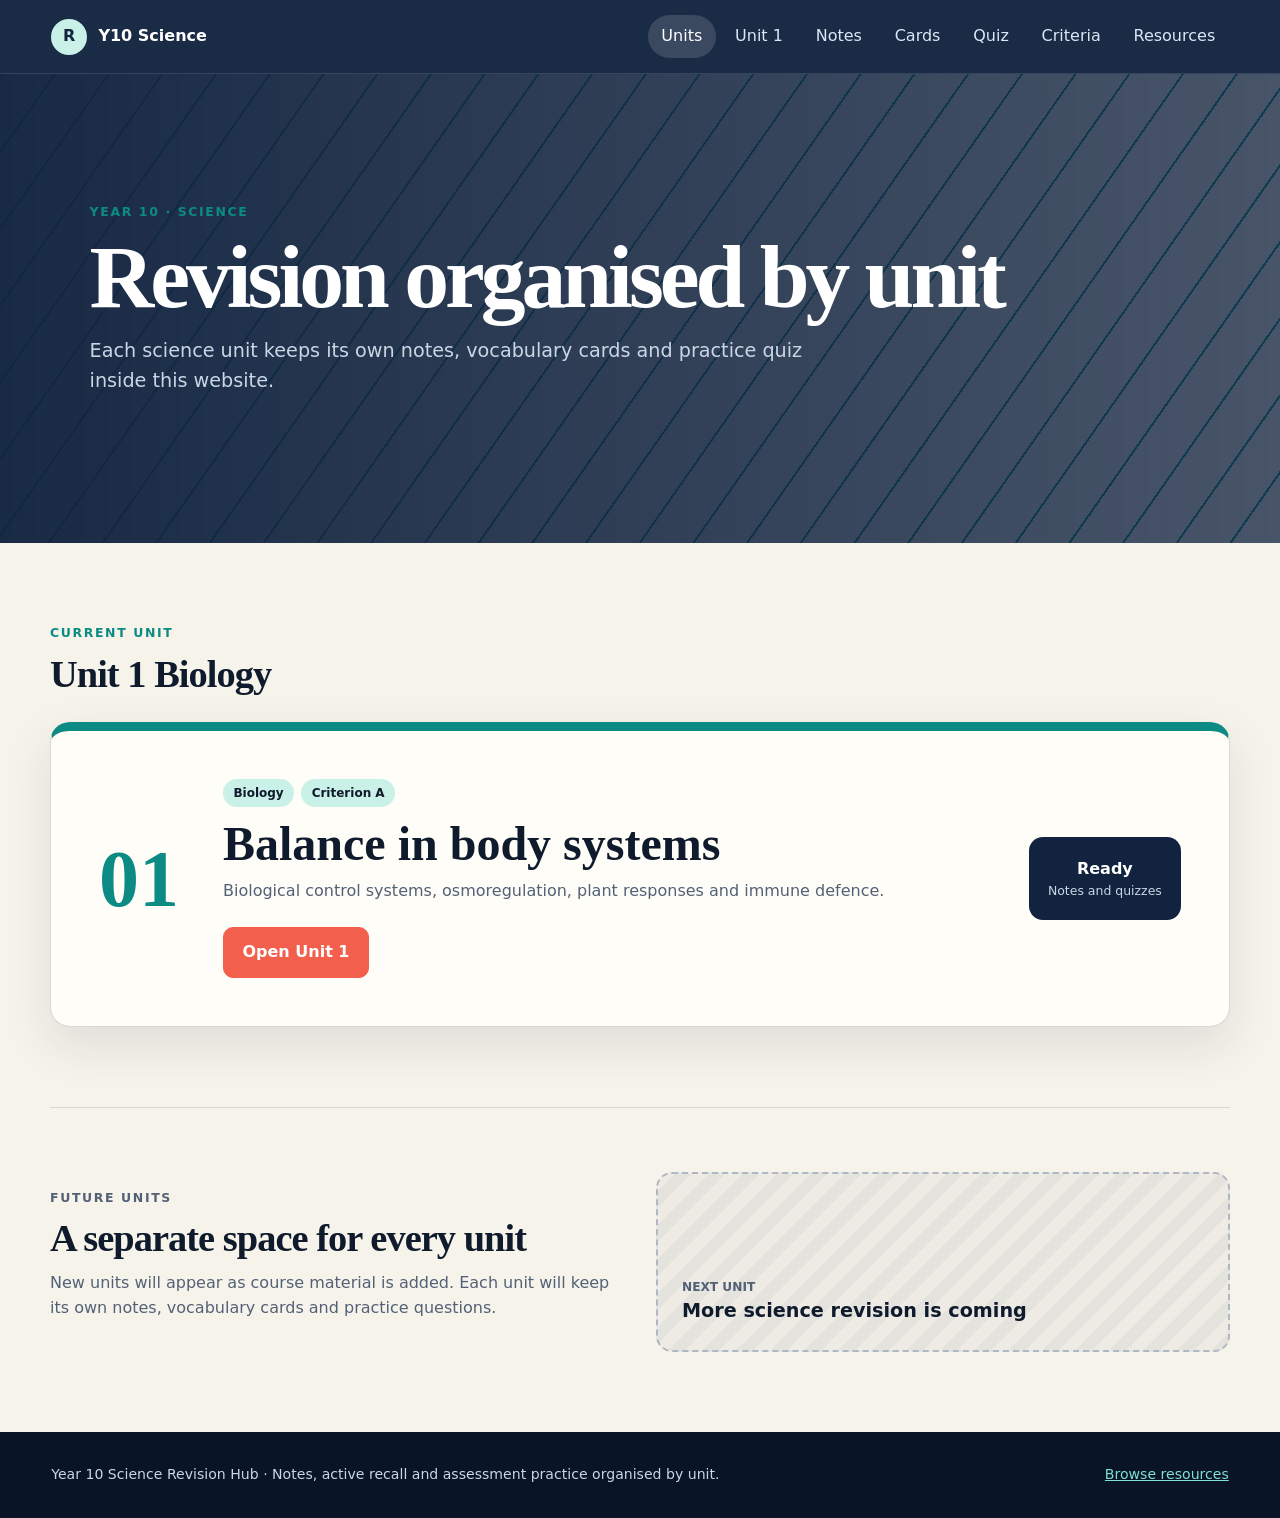
==== science/index.html @ ebfdfb45 "Add full science criteria and resources section" ====
<!doctype html>
<html lang="en">
<head>
  <meta charset="utf-8">
  <meta name="viewport" content="width=device-width, initial-scale=1">
  <meta name="description" content="Year 10 science revision notes and interactive quizzes organised by unit.">
  <title>Year 10 Science Revision Hub</title>
  <link rel="stylesheet" href="styles.css">
</head>
<body>
  <a class="skip-link" href="#main">Skip to content</a>

  <header class="site-header">
    <a class="brand" href="#top" aria-label="Revision Lab home">
      <span class="brand-mark" aria-hidden="true">R</span>
      <span>Y10 Science</span>
    </a>
    <nav aria-label="Main navigation">
      <button class="nav-button active" data-view="hub">Units</button>
      <button class="nav-button" data-view="overview">Unit 1</button>
      <button class="nav-button" data-view="notes">Notes</button>
      <button class="nav-button" data-view="flashcards">Cards</button>
      <button class="nav-button" data-view="quiz">Quiz</button>
      <button class="nav-button" data-view="criteria">Criteria</button>
      <button class="nav-button" data-view="resources">Resources</button>
    </nav>
  </header>

  <main id="main">
    <section class="view active" id="hub" aria-labelledby="hub-title">
      <div class="hub-hero" id="top">
        <p class="eyebrow">Year 10 · Science</p>
        <h1 id="hub-title">Revision organised by unit</h1>
        <p>Each science unit keeps its own notes, vocabulary cards and practice quiz inside this website.</p>
      </div>
      <div class="content-wrap unit-library">
        <div class="section-heading">
          <p class="eyebrow">Current unit</p>
          <h2>Unit 1 Biology</h2>
        </div>
        <article class="unit-card biology-unit">
          <div class="unit-number">01</div>
          <div class="unit-copy">
            <div class="unit-tags"><span>Biology</span><span>Criterion A</span></div>
            <h3>Balance in body systems</h3>
            <p>Biological control systems, osmoregulation, plant responses and immune defence.</p>
            <button class="primary-action" data-go="overview">Open Unit 1</button>
          </div>
          <div class="unit-status"><strong>Ready</strong><span>Notes and quizzes</span></div>
        </article>

        <section class="future-units" aria-labelledby="future-title">
          <div>
            <p class="eyebrow">Future units</p>
            <h2 id="future-title">A separate space for every unit</h2>
            <p>New units will appear as course material is added. Each unit will keep its own notes, vocabulary cards and practice questions.</p>
          </div>
          <div class="future-slot" aria-label="Future unit space">
            <span>Next unit</span>
            <strong>More science revision is coming</strong>
          </div>
        </section>
      </div>
    </section>

    <section class="view" id="overview" aria-labelledby="overview-title">
      <div class="hero">
        <div>
          <p class="eyebrow">Unit 1 Biology · Criterion A · 3 November</p>
          <h1 id="overview-title">Balance in body systems</h1>
          <p class="hero-copy">A focused Year 10 Biology review of the nervous and endocrine systems, with homeostasis as the linking idea.</p>
          <div class="hero-actions">
            <button class="primary-action" data-go="notes">Start the notes</button>
            <button class="secondary-action" data-go="quiz">Take a quick quiz</button>
          </div>
        </div>
        <div class="hero-visual" aria-label="Homeostasis loop diagram">
          <div class="orbit orbit-a"><span>detect</span></div>
          <div class="orbit orbit-b"><span>respond</span></div>
          <div class="core">balance</div>
        </div>
      </div>

      <div class="content-wrap">
        <section class="exam-strip" aria-labelledby="exam-load-title">
          <div>
            <p class="eyebrow">What an 80-minute cap suggests</p>
            <h2 id="exam-load-title">Expect breadth with one or two longer explanations</h2>
            <p>This is an inference from the time limit. Revise definitions for fast marks, then practise applying feedback loops to a new situation.</p>
          </div>
          <div class="time-badge"><strong>55</strong><span>minute mock</span></div>
        </section>

        <section aria-labelledby="pacing-title">
          <div class="section-heading">
            <p class="eyebrow">Suggested test pacing</p>
            <h2 id="pacing-title">Use the clock to protect the extended answers</h2>
          </div>
          <div class="timeline">
            <article><span>8 min</span><h3>Read and label</h3><p>Circle command terms. Mark units and data sources.</p></article>
            <article><span>22 min</span><h3>Short responses</h3><p>Answer vocabulary and pathway questions directly.</p></article>
            <article><span>20 min</span><h3>Applied science</h3><p>Explain a feedback response using named organs.</p></article>
            <article><span>20 min</span><h3>Graph and CER</h3><p>Quote exact evidence before explaining the biology.</p></article>
            <article><span>10 min</span><h3>Check</h3><p>Add units, labels and missing reasoning.</p></article>
          </div>
        </section>

        <section class="priority-grid" aria-labelledby="priority-title">
          <div class="section-heading wide">
            <p class="eyebrow">Revision order</p>
            <h2 id="priority-title">Learn the connections before isolated facts</h2>
          </div>
          <article class="priority-card coral"><span>01</span><h3>Homeostasis</h3><p>Stable internal conditions maintained within a safe range.</p></article>
          <article class="priority-card teal"><span>02</span><h3>Control pathways</h3><p>Trace how a stimulus produces a response.</p></article>
          <article class="priority-card blue"><span>03</span><h3>Named examples</h3><p>Use temperature and blood glucose as negative feedback examples.</p></article>
          <article class="priority-card yellow"><span>04</span><h3>Evidence</h3><p>Use figures, units and biological reasoning in CER answers.</p></article>
        </section>
      </div>
    </section>

    <section class="view" id="notes" aria-labelledby="notes-title">
      <div class="page-hero compact">
        <p class="eyebrow">Unit 1 Biology · Revision notes</p>
        <h1 id="notes-title">What to know and explain</h1>
        <p>Open each topic, cover the answer, and explain it aloud from memory.</p>
      </div>
      <div class="content-wrap notes-layout">
        <aside class="topic-index" aria-label="Topic index">
          <a href="#homeostasis-note">Homeostasis</a>
          <a href="#thermal-note">Thermoregulation</a>
          <a href="#endocrine-note">Endocrine system</a>
          <a href="#glucose-note">Blood glucose</a>
          <a href="#nervous-note">Nervous system</a>
          <a href="#osmo-note">Osmoregulation</a>
          <a href="#plant-note">Plant responses</a>
          <a href="#immune-note">Immune defence</a>
          <a href="#cer-note">Graphs and CER</a>
        </aside>

        <div class="note-stack">
          <details class="note-card" id="homeostasis-note" open>
            <summary><span>01</span><div><h2>Homeostasis and feedback loops</h2><p>The central idea for this unit</p></div></summary>
            <div class="note-body">
              <p><strong>Homeostasis</strong> is the maintenance of a stable internal environment within safe limits. Conditions still change slightly around a normal range, so homeostasis is dynamic rather than perfectly fixed.</p>
              <div class="flow" aria-label="Parts of a feedback loop">
                <span>Stimulus</span><i></i><span>Sensor</span><i></i><span>Control centre</span><i></i><span>Effector</span><i></i><span>Response</span>
              </div>
              <div class="compare-two">
                <section><h3>Negative feedback</h3><p>The response counteracts the original change. It moves the condition back towards its normal range.</p><p class="example">Examples: body temperature and blood glucose.</p></section>
                <section><h3>Positive feedback</h3><p>The response increases the original change. The cycle continues until a clear endpoint stops it.</p><p class="example">Examples: blood clotting and childbirth.</p></section>
              </div>
              <div class="exam-box"><strong>Common correction</strong><p>In negative feedback, the initial stimulus is reduced or stopped. It is not amplified.</p></div>
            </div>
          </details>

          <details class="note-card" id="thermal-note">
            <summary><span>02</span><div><h2>Endotherms, ectotherms and thermoregulation</h2><p>How organisms control temperature</p></div></summary>
            <div class="note-body">
              <div class="compare-two">
                <section><h3>Endotherm</h3><p>An animal that produces most of its body heat through metabolism. Mammals and birds can keep a fairly constant internal temperature, but this requires more food energy.</p></section>
                <section><h3>Ectotherm</h3><p>An animal whose body temperature depends more on external heat. Reptiles and amphibians often move between warmer and cooler places to control temperature.</p></section>
              </div>
              <h3>When an endotherm becomes too hot</h3>
              <ol class="process-list">
                <li><strong>Stimulus:</strong> body temperature rises above the normal range.</li>
                <li><strong>Sensor:</strong> thermoreceptors in the skin and hypothalamus detect the rise.</li>
                <li><strong>Control centre:</strong> the hypothalamus coordinates a response.</li>
                <li><strong>Effectors:</strong> sweat glands release sweat and skin arterioles widen.</li>
                <li><strong>Response:</strong> evaporation and increased heat loss lower body temperature.</li>
              </ol>
              <h3>When an endotherm becomes too cold</h3>
              <p>The hypothalamus activates skeletal muscles and skin arterioles. Shivering produces heat, while vasoconstriction reduces heat loss from the skin.</p>
              <div class="exam-box"><strong>Use the right term</strong><p>Vasodilation means wider skin arterioles. Vasoconstriction means narrower skin arterioles.</p></div>
            </div>
          </details>

          <details class="note-card" id="endocrine-note">
            <summary><span>03</span><div><h2>The endocrine system</h2><p>Hormones and target cells</p></div></summary>
            <div class="note-body">
              <p>The endocrine system is made of glands that secrete <strong>hormones</strong> into the bloodstream. Hormones travel through the body, but only target cells with the matching receptor respond.</p>
              <div class="fact-row">
                <div><strong>Signal</strong><span>Hormone</span></div>
                <div><strong>Route</strong><span>Bloodstream</span></div>
                <div><strong>Speed</strong><span>Usually slower than nerves</span></div>
                <div><strong>Effect</strong><span>Often lasts longer</span></div>
              </div>
              <h3>Glands to recognise</h3>
              <dl class="definition-list">
                <div><dt>Pituitary gland</dt><dd>Releases hormones that control other endocrine glands. The hypothalamus helps regulate pituitary activity.</dd></div>
                <div><dt>Thyroid gland</dt><dd>Produces hormones that affect metabolic rate.</dd></div>
                <div><dt>Adrenal glands</dt><dd>Release hormones involved in the stress response.</dd></div>
                <div><dt>Pancreas</dt><dd>Uses insulin and glucagon to regulate blood glucose.</dd></div>
              </dl>
              <div class="compare-two">
                <section><h3>Nervous control</h3><p>Electrical impulses move along neurons. Responses are usually rapid and short.</p></section>
                <section><h3>Endocrine control</h3><p>Hormones move in blood. Responses are usually slower and can last longer.</p></section>
              </div>
            </div>
          </details>

          <details class="note-card" id="glucose-note">
            <summary><span>04</span><div><h2>Blood glucose regulation</h2><p>Insulin, glucagon and the pancreas</p></div></summary>
            <div class="note-body">
              <p>Blood glucose regulation is a negative feedback process. The pancreas acts as a sensor and control centre.</p>
              <div class="pathway-panel high">
                <h3>After a carbohydrate-rich meal</h3>
                <p><strong>High blood glucose</strong> is detected by beta cells in the pancreas. They secrete <strong>insulin</strong>. Body cells take up more glucose, and the liver converts glucose to glycogen. Blood glucose falls towards its normal range.</p>
              </div>
              <div class="pathway-panel low">
                <h3>Between meals or during exercise</h3>
                <p><strong>Low blood glucose</strong> is detected by alpha cells in the pancreas. They secrete <strong>glucagon</strong>. The liver breaks down glycogen and releases glucose. Blood glucose rises towards its normal range.</p>
              </div>
              <div class="word-pairs">
                <div><strong>Glucose</strong><span>A simple sugar used in respiration</span></div>
                <div><strong>Glycogen</strong><span>The storage form of glucose</span></div>
                <div><strong>Hyperglycaemia</strong><span>Blood glucose is too high</span></div>
                <div><strong>Hypoglycaemia</strong><span>Blood glucose is too low</span></div>
              </div>
              <div class="compare-two">
                <section><h3>Type 1 diabetes</h3><p>The pancreas makes little or no insulin because insulin-producing cells have been destroyed.</p></section>
                <section><h3>Type 2 diabetes</h3><p>Target cells respond less effectively to insulin, and insulin production may also decrease.</p></section>
              </div>
            </div>
          </details>

          <details class="note-card" id="nervous-note">
            <summary><span>05</span><div><h2>Nervous system and reflexes</h2><p>Fast communication through neurons</p></div></summary>
            <div class="note-body">
              <p>The nervous system detects internal or external changes. The central nervous system processes the information before coordinating a response.</p>
              <div class="compare-two">
                <section><h3>Central nervous system</h3><p>The brain and spinal cord. It receives information and coordinates responses.</p></section>
                <section><h3>Peripheral nervous system</h3><p>The nerves outside the brain and spinal cord. It carries signals to and from the CNS.</p></section>
              </div>
              <h3>Neuron roles</h3>
              <dl class="definition-list">
                <div><dt>Sensory neuron</dt><dd>Carries an impulse from a receptor towards the CNS. It is also called an afferent neuron.</dd></div>
                <div><dt>Relay neuron</dt><dd>Connects neurons inside the CNS. It is also called an interneuron.</dd></div>
                <div><dt>Motor neuron</dt><dd>Carries an impulse away from the CNS to an effector. It is also called an efferent neuron.</dd></div>
                <div><dt>Effector</dt><dd>A muscle or gland that produces the response.</dd></div>
              </dl>
              <h3>Withdrawal reflex</h3>
              <div class="flow wrap" aria-label="Reflex arc pathway">
                <span>Pain receptor</span><i></i><span>Sensory neuron</span><i></i><span>Relay neuron</span><i></i><span>Motor neuron</span><i></i><span>Muscle</span><i></i><span>Hand withdraws</span>
              </div>
              <p>The spinal cord coordinates the immediate withdrawal. Information also reaches the brain, allowing the person to become aware of pain.</p>
              <h3>Across a synapse</h3>
              <ol class="process-list">
                <li>An electrical impulse reaches the presynaptic axon terminal.</li>
                <li>Vesicles release a neurotransmitter into the synaptic gap.</li>
                <li>The neurotransmitter diffuses and binds to receptors on the postsynaptic membrane.</li>
                <li>A new electrical impulse may begin in the next neuron.</li>
              </ol>
              <div class="exam-box"><strong>Direction memory aid</strong><p>Afferent approaches the CNS. Efferent exits the CNS.</p></div>
            </div>
          </details>

          <details class="note-card" id="osmo-note">
            <summary><span>06</span><div><h2>Salinity and osmoregulation</h2><p>Water movement across cell membranes</p></div></summary>
            <div class="note-body">
              <p><strong>Osmoregulation</strong> controls water and solute concentrations inside an organism. Most seawater has a salinity close to 35 parts per thousand, although salinity changes near river mouths and where evaporation is high.</p>
              <div class="compare-two">
                <section><h3>Diffusion</h3><p>The net movement of particles from a region of higher concentration to a region of lower concentration.</p></section>
                <section><h3>Osmosis</h3><p>The net movement of water across a partially permeable membrane from higher water concentration to lower water concentration.</p></section>
              </div>
              <dl class="definition-list">
                <div><dt>Isotonic solution</dt><dd>The solution has the same effective solute concentration as the cell, so there is no net water movement.</dd></div>
                <div><dt>Hypotonic solution</dt><dd>The solution has a lower solute concentration than the cell. Water moves into the cell.</dd></div>
                <div><dt>Hypertonic solution</dt><dd>The solution has a higher solute concentration than the cell. Water moves out of the cell.</dd></div>
                <div><dt>Osmotic pressure</dt><dd>The pressure needed to prevent the net movement of water by osmosis.</dd></div>
              </dl>
              <div class="compare-two">
                <section><h3>Marine bony fish</h3><p>They tend to lose water and gain salts. They drink seawater and remove excess salts through the gills and kidneys.</p></section>
                <section><h3>Freshwater fish</h3><p>They tend to gain water and lose salts. They release large amounts of dilute urine and actively take up ions through the gills.</p></section>
              </div>
            </div>
          </details>

          <details class="note-card" id="plant-note">
            <summary><span>07</span><div><h2>Plant responses</h2><p>Tropisms, seasonal change and defence</p></div></summary>
            <div class="note-body">
              <p>A <strong>tropism</strong> is directional growth in response to a stimulus. Positive tropism is growth towards the stimulus, while negative tropism is growth away from it.</p>
              <dl class="definition-list">
                <div><dt>Phototropism</dt><dd>Growth in response to light. Auxin can cause greater cell elongation on the shaded side of a shoot, bending it towards light.</dd></div>
                <div><dt>Gravitropism</dt><dd>Growth in response to gravity. Roots normally show positive gravitropism, while shoots show negative gravitropism.</dd></div>
                <div><dt>Hydrotropism</dt><dd>Growth in response to water availability. Roots often grow towards moister soil.</dd></div>
                <div><dt>Thigmotropism</dt><dd>Growth in response to touch, such as a climbing plant wrapping around a support.</dd></div>
                <div><dt>Chemotropism</dt><dd>Growth in response to a chemical concentration.</dd></div>
              </dl>
              <h3>Seasonal responses</h3>
              <p><strong>Photoperiod</strong> is the duration of daylight. Plants use light information and hormones to coordinate flowering, leaf fall and other seasonal events. The timing of recurring biological events is called <strong>phenology</strong>.</p>
              <div class="compare-two">
                <section><h3>Physical defence</h3><p>Thorns, bark, waxy surfaces and hairs can reduce feeding or limit tissue damage.</p></section>
                <section><h3>Chemical defence</h3><p>Plants can make substances that taste unpleasant, irritate skin or interfere with an herbivore's development.</p></section>
              </div>
            </div>
          </details>

          <details class="note-card" id="immune-note">
            <summary><span>08</span><div><h2>Immune defence and treatment</h2><p>Barriers, immune cells and medicines</p></div></summary>
            <div class="note-body">
              <h3>Lines of defence</h3>
              <ol class="process-list defence-list">
                <li><strong>First line:</strong> skin, mucus and other barriers reduce pathogen entry.</li>
                <li><strong>Second line:</strong> inflammation and phagocytes provide a rapid non-specific response.</li>
                <li><strong>Third line:</strong> lymphocytes recognise specific antigens. B cells produce antibodies, while memory cells support a faster later response.</li>
              </ol>
              <p><strong>Antigens</strong> are molecules recognised as foreign by the immune system. An antibody has a binding site with a shape that matches a particular antigen.</p>
              <div class="medicine-grid">
                <section><h3>Antibiotics</h3><p>Treat bacterial infections. They do not kill viruses. Misuse can increase selection for resistant bacteria.</p></section>
                <section><h3>Antivirals</h3><p>Reduce viral replication or interfere with a viral process. They usually target particular viruses.</p></section>
                <section><h3>Vaccines</h3><p>Expose the immune system to antigens safely, leading to memory cells and a faster response after later exposure.</p></section>
                <section><h3>Herd protection</h3><p>High vaccination levels can reduce transmission, helping protect people who cannot receive a particular vaccine.</p></section>
              </div>
              <div class="exam-box"><strong>Do not confuse these terms</strong><p>Antigens are recognised as foreign. Antibodies are proteins made by B cells that bind to specific antigens.</p></div>
            </div>
          </details>

          <details class="note-card" id="cer-note">
            <summary><span>09</span><div><h2>Graphs and CER</h2><p>How to earn marks from evidence</p></div></summary>
            <div class="note-body">
              <div class="cer-grid">
                <section><strong>C</strong><h3>Claim</h3><p>Give a direct answer to the question.</p></section>
                <section><strong>E</strong><h3>Evidence</h3><p>Quote a figure or pattern with units.</p></section>
                <section><strong>R</strong><h3>Reasoning</h3><p>Explain how the science connects the evidence to the claim.</p></section>
              </div>
              <h3>Graph routine</h3>
              <ol class="process-list">
                <li>Read both axes and the key before interpreting the graph.</li>
                <li>State the pattern and name both variables.</li>
                <li>Quote data from the start and end of the pattern.</li>
                <li>Include the unit shown on the axis.</li>
                <li>Explain the result using feedback-loop science.</li>
              </ol>
              <blockquote>
                <p><strong>Claim:</strong> Blood glucose regulation became less effective at higher injected glucose concentrations.</p>
                <p><strong>Evidence:</strong> Blood glucose remained near 10 mmol dm<sup>-3</sup> up to about 85 mmol dm<sup>-3</sup> injected, then increased above this level.</p>
                <p><strong>Reasoning:</strong> The rising blood glucose suggests that the normal negative feedback response could no longer return the concentration to its earlier level.</p>
              </blockquote>
            </div>
          </details>
        </div>
      </div>
    </section>

    <section class="view" id="flashcards" aria-labelledby="cards-title">
      <div class="page-hero compact">
        <p class="eyebrow">Unit 1 Biology · Active recall</p>
        <h1 id="cards-title">Core vocabulary cards</h1>
        <p>Say the answer before flipping the card. Use the filters to focus the session.</p>
      </div>
      <div class="content-wrap">
        <div class="card-controls" role="group" aria-label="Flashcard topics">
          <button class="filter-button active" data-filter="all">All</button>
          <button class="filter-button" data-filter="feedback">Feedback</button>
          <button class="filter-button" data-filter="endocrine">Endocrine</button>
          <button class="filter-button" data-filter="nervous">Nervous</button>
          <button class="filter-button" data-filter="osmosis">Osmosis</button>
          <button class="filter-button" data-filter="plants">Plants</button>
          <button class="filter-button" data-filter="immunity">Immunity</button>
        </div>
        <div class="flashcard-stage">
          <button class="flashcard" id="flashcard" aria-live="polite" aria-label="Flip flashcard">
            <span class="card-topic" id="card-topic">Feedback</span>
            <span class="card-label" id="card-label">TERM</span>
            <strong id="card-front">Homeostasis</strong>
            <span id="card-back">The maintenance of a stable internal environment within safe limits.</span>
            <small>Click to flip</small>
          </button>
          <div class="flashcard-nav">
            <button id="prev-card" aria-label="Previous card">Previous</button>
            <span id="card-count">1 / 1</span>
            <button id="next-card" aria-label="Next card">Next</button>
          </div>
        </div>
      </div>
    </section>

    <section class="view" id="quiz" aria-labelledby="quiz-title">
      <div class="page-hero compact quiz-hero">
        <div>
          <p class="eyebrow">Unit 1 Biology · Interactive practice</p>
          <h1 id="quiz-title">Timed science quiz</h1>
          <p>Choose a mode. Your answers stay in this browser.</p>
        </div>
        <div class="timer" id="timer" aria-live="polite">15:00</div>
      </div>
      <div class="content-wrap">
        <div class="mode-picker" id="mode-picker">
          <button class="mode-card" data-mode="quick">
            <span>15 minutes</span>
            <strong>Quick check</strong>
            <p>Eight auto-marked questions for a short revision break.</p>
          </button>
          <button class="mode-card featured" data-mode="mock">
            <span>55 minutes</span>
            <strong>Full mock</strong>
            <p>Sixteen auto-marked questions plus four written responses.</p>
          </button>
        </div>

        <div class="quiz-shell hidden" id="quiz-shell">
          <div class="quiz-progress"><div id="progress-bar"></div></div>
          <div class="question-meta"><span id="question-number">Question 1</span><span id="question-topic">Feedback</span></div>
          <article class="question-card" id="question-card"></article>
          <div class="quiz-actions">
            <button class="secondary-action" id="quit-quiz">Change mode</button>
            <button class="primary-action" id="next-question">Next question</button>
          </div>
        </div>

        <div class="results hidden" id="results" aria-live="polite"></div>
      </div>
    </section>

    <section class="view" id="criteria" aria-labelledby="criteria-title">
      <div class="page-hero compact criteria-hero">
        <p class="eyebrow">Year 10 Science · Complete assessment reference</p>
        <h1 id="criteria-title">Criteria A–D</h1>
        <p>All Year 5 science objectives and achievement-level descriptors, from level 0 to level 7–8.</p>
      </div>
      <div class="content-wrap criteria-wrap">
        <nav class="criteria-index" aria-label="Criteria index">
          <a href="#criterion-a"><strong>A</strong><span>Knowing and understanding</span></a>
          <a href="#criterion-b"><strong>B</strong><span>Inquiring and designing</span></a>
          <a href="#criterion-c"><strong>C</strong><span>Processing and evaluating</span></a>
          <a href="#criterion-d"><strong>D</strong><span>Impacts of science</span></a>
        </nav>

        <details class="criterion-full" id="criterion-a" open>
          <summary><span>A</span><div><h2>Knowing and understanding</h2><p>Scientific knowledge, problem solving and judgments</p></div></summary>
          <div class="criterion-content">
            <p class="maximum-score">Maximum: 8</p>
            <section class="criterion-objectives">
              <h3>At the end of Year 5, students should be able to:</h3>
              <ol type="i">
                <li>Explain scientific knowledge.</li>
                <li>Apply scientific knowledge and understanding to solve problems set in familiar and unfamiliar situations.</li>
                <li>Analyse and evaluate information to make scientifically supported judgments.</li>
              </ol>
            </section>
            <section class="level-rubric" aria-label="Criterion A achievement levels">
              <article class="level-row level-zero"><h3>Level 0</h3><p>The student does not reach a standard identified by any of the descriptors below.</p></article>
              <article class="level-row"><h3>Levels 1–2</h3><div><p>The student is able to:</p><ol type="i"><li>State scientific knowledge.</li><li>Apply scientific knowledge and understanding to suggest solutions to problems set in familiar situations.</li><li>Interpret information to make judgments.</li></ol></div></article>
              <article class="level-row"><h3>Levels 3–4</h3><div><p>The student is able to:</p><ol type="i"><li>Outline scientific knowledge.</li><li>Apply scientific knowledge and understanding to solve problems set in familiar situations.</li><li>Interpret information to make scientifically supported judgments.</li></ol></div></article>
              <article class="level-row"><h3>Levels 5–6</h3><div><p>The student is able to:</p><ol type="i"><li>Describe scientific knowledge.</li><li>Apply scientific knowledge and understanding to solve problems set in familiar situations and suggest solutions to problems set in unfamiliar situations.</li><li>Analyse information to make scientifically supported judgments.</li></ol></div></article>
              <article class="level-row top-band"><h3>Levels 7–8</h3><div><p>The student is able to:</p><ol type="i"><li>Explain scientific knowledge.</li><li>Apply scientific knowledge and understanding to solve problems set in familiar and unfamiliar situations.</li><li>Analyse and evaluate information to make scientifically supported judgments.</li></ol></div></article>
            </section>
          </div>
        </details>

        <details class="criterion-full" id="criterion-b">
          <summary><span>B</span><div><h2>Inquiring and designing</h2><p>Questions, hypotheses, variables and methods</p></div></summary>
          <div class="criterion-content">
            <p class="maximum-score">Maximum: 8</p>
            <section class="criterion-objectives">
              <h3>At the end of Year 5, students should be able to:</h3>
              <ol type="i"><li>Explain a problem or question to be tested by a scientific investigation.</li><li>Formulate a testable hypothesis and explain it using scientific reasoning.</li><li>Explain how to manipulate the variables, and explain how data will be collected.</li><li>Design scientific investigations.</li></ol>
            </section>
            <section class="level-rubric" aria-label="Criterion B achievement levels">
              <article class="level-row level-zero"><h3>Level 0</h3><p>The student does not reach a standard identified by any of the descriptors below.</p></article>
              <article class="level-row"><h3>Levels 1–2</h3><div><p>The student is able to:</p><ol type="i"><li>State a problem or question to be tested by a scientific investigation.</li><li>Outline a testable hypothesis.</li><li>Outline the variables.</li><li>Design a method, with limited success.</li></ol></div></article>
              <article class="level-row"><h3>Levels 3–4</h3><div><p>The student is able to:</p><ol type="i"><li>Outline a problem or question to be tested by a scientific investigation.</li><li>Formulate a testable hypothesis using scientific reasoning.</li><li>Outline how to manipulate the variables, and outline how relevant data will be collected.</li><li>Design a safe method in which they select materials and equipment.</li></ol></div></article>
              <article class="level-row"><h3>Levels 5–6</h3><div><p>The student is able to:</p><ol type="i"><li>Describe a problem or question to be tested by a scientific investigation.</li><li>Formulate and explain a testable hypothesis using scientific reasoning.</li><li>Describe how to manipulate the variables, and describe how sufficient, relevant data will be collected.</li><li>Design a complete and safe method in which they select appropriate materials and equipment.</li></ol></div></article>
              <article class="level-row top-band"><h3>Levels 7–8</h3><div><p>The student is able to:</p><ol type="i"><li>Explain a problem or question to be tested by a scientific investigation.</li><li>Formulate and explain a testable hypothesis using correct scientific reasoning.</li><li>Explain how to manipulate the variables, and explain how sufficient, relevant data will be collected.</li><li>Design a logical, complete and safe method in which they select appropriate materials and equipment.</li></ol></div></article>
            </section>
          </div>
        </details>

        <details class="criterion-full" id="criterion-c">
          <summary><span>C</span><div><h2>Processing and evaluating</h2><p>Data, results, validity and improvements</p></div></summary>
          <div class="criterion-content">
            <p class="maximum-score">Maximum: 8</p>
            <section class="criterion-objectives">
              <h3>At the end of Year 5, students should be able to:</h3>
              <ol type="i"><li>Present collected and transformed data.</li><li>Interpret data and explain results using scientific reasoning.</li><li>Evaluate the validity of a hypothesis based on the outcome of the scientific investigation.</li><li>Evaluate the validity of the method.</li><li>Explain improvements or extensions to the method.</li></ol>
            </section>
            <section class="level-rubric" aria-label="Criterion C achievement levels">
              <article class="level-row level-zero"><h3>Level 0</h3><p>The student does not reach a standard identified by any of the descriptors below.</p></article>
              <article class="level-row"><h3>Levels 1–2</h3><div><p>The student is able to:</p><ol type="i"><li>Collect and present data in numerical and/or visual forms.</li><li>Interpret data.</li><li>State the validity of a hypothesis based on the outcome of a scientific investigation.</li><li>State the validity of the method based on the outcome of a scientific investigation.</li><li>State improvements or extensions to the method.</li></ol></div></article>
              <article class="level-row"><h3>Levels 3–4</h3><div><p>The student is able to:</p><ol type="i"><li>Correctly collect and present data in numerical and/or visual forms.</li><li>Accurately interpret data and explain results.</li><li>Outline the validity of a hypothesis based on the outcome of a scientific investigation.</li><li>Outline the validity of the method based on the outcome of a scientific investigation.</li><li>Outline improvements or extensions to the method that would benefit the scientific investigation.</li></ol></div></article>
              <article class="level-row"><h3>Levels 5–6</h3><div><p>The student is able to:</p><ol type="i"><li>Correctly collect, organize and present data in numerical and/or visual forms.</li><li>Accurately interpret data and explain results using scientific reasoning.</li><li>Discuss the validity of a hypothesis based on the outcome of a scientific investigation.</li><li>Discuss the validity of the method based on the outcome of a scientific investigation.</li><li>Describe improvements or extensions to the method that would benefit the scientific investigation.</li></ol></div></article>
              <article class="level-row top-band"><h3>Levels 7–8</h3><div><p>The student is able to:</p><ol type="i"><li>Correctly collect, organize, transform and present data in numerical and/or visual forms.</li><li>Accurately interpret data and explain results using correct scientific reasoning.</li><li>Evaluate the validity of a hypothesis based on the outcome of a scientific investigation.</li><li>Evaluate the validity of the method based on the outcome of a scientific investigation.</li><li>Explain improvements or extensions to the method that would benefit the scientific investigation.</li></ol></div></article>
            </section>
          </div>
        </details>

        <details class="criterion-full" id="criterion-d">
          <summary><span>D</span><div><h2>Reflecting on the impacts of science</h2><p>Applications, implications, language and sources</p></div></summary>
          <div class="criterion-content">
            <p class="maximum-score">Maximum: 8</p>
            <section class="criterion-objectives">
              <h3>At the end of Year 5, students should be able to:</h3>
              <ol type="i"><li>Explain the ways in which science is applied and used to address a specific problem or issue.</li><li>Discuss and evaluate the various implications of using science and its application to solve a specific problem or issue.</li><li>Apply scientific language effectively.</li><li>Document the work of others and sources of information used.</li></ol>
            </section>
            <section class="level-rubric" aria-label="Criterion D achievement levels">
              <article class="level-row level-zero"><h3>Level 0</h3><p>The student does not reach a standard identified by any of the descriptors below.</p></article>
              <article class="level-row"><h3>Levels 1–2</h3><div><p>The student is able to:</p><ol type="i"><li>Outline the ways in which science is used to address a specific problem or issue.</li><li>Outline the implications of using science to solve a specific problem or issue, interacting with a factor.</li><li>Apply scientific language to communicate understanding but does so with limited success.</li><li>Document sources, with limited success.</li></ol></div></article>
              <article class="level-row"><h3>Levels 3–4</h3><div><p>The student is able to:</p><ol type="i"><li>Summarize the ways in which science is applied and used to address a specific problem or issue.</li><li>Describe the implications of using science and its application to solve a specific problem or issue, interacting with a factor.</li><li>Sometimes apply scientific language to communicate understanding.</li><li>Sometimes document sources correctly.</li></ol></div></article>
              <article class="level-row"><h3>Levels 5–6</h3><div><p>The student is able to:</p><ol type="i"><li>Describe the ways in which science is applied and used to address a specific problem or issue.</li><li>Discuss the implications of using science and its application to solve a specific problem or issue, interacting with a factor.</li><li>Usually apply scientific language to communicate understanding clearly and precisely.</li><li>Usually document sources correctly.</li></ol></div></article>
              <article class="level-row top-band"><h3>Levels 7–8</h3><div><p>The student is able to:</p><ol type="i"><li>Explain the ways in which science is applied and used to address a specific problem or issue.</li><li>Discuss and evaluate the implications of using science and its application to solve a specific problem or issue, interacting with a factor.</li><li>Consistently apply scientific language to communicate understanding clearly and precisely.</li><li>Document sources completely.</li></ol></div></article>
            </section>
          </div>
        </details>
      </div>
    </section>

    <section class="view" id="resources" aria-labelledby="resources-title">
      <div class="page-hero compact resources-hero">
        <p class="eyebrow">Year 10 Science · External study material</p>
        <h1 id="resources-title">Resources</h1>
        <p>Course links are collected here so every unit page stays focused on its own revision content.</p>
      </div>
      <div class="content-wrap">
        <div class="resource-grid">
          <article class="resource-card">
            <div class="resource-meta"><span>Unit 1 Biology</span><span>Quizlet</span></div>
            <h2>Nervous system and reflexes</h2>
            <p>Vocabulary practice for neurons, reflex arcs, synapses and reaction time.</p>
            <a class="resource-link" href="https://quizlet.com/hk/819941720/nervous-system-and-reflexes-flash-cards/" target="_blank" rel="noreferrer">Open Quizlet <span aria-hidden="true">↗</span></a>
          </article>
          <article class="resource-card empty-resource">
            <div class="resource-meta"><span>Future units</span><span>Links</span></div>
            <h2>More resources</h2>
            <p>New Quizlet sets, videos and reference links will be organised here by unit.</p>
          </article>
        </div>
      </div>
    </section>
  </main>

  <footer>
    <p>Year 10 Science Revision Hub · Notes, active recall and assessment practice organised by unit.</p>
    <button class="footer-link" data-go="resources">Browse resources</button>
  </footer>

  <script src="app.js"></script>
</body>
</html>
---- science/styles.css ----
:root {
  --ink: #0f1b2d;
  --muted: #526176;
  --paper: #f6f3eb;
  --white: #fffdf8;
  --navy: #11233f;
  --teal: #0b8b84;
  --teal-soft: #c9f1e8;
  --coral: #f25f4c;
  --coral-soft: #fee0d8;
  --blue: #3a7bd5;
  --blue-soft: #dbeafe;
  --yellow: #f2ba49;
  --yellow-soft: #fff0bd;
  --line: #d7d9d3;
  --shadow: 0 18px 48px rgba(15, 27, 45, 0.1);
}

* { box-sizing: border-box; }

html { scroll-behavior: smooth; }

body {
  margin: 0;
  color: var(--ink);
  background: var(--paper);
  font-family: Inter, ui-sans-serif, system-ui, -apple-system, BlinkMacSystemFont, "Segoe UI", sans-serif;
  line-height: 1.55;
}

button, input, textarea { font: inherit; }
button { cursor: pointer; }

.sr-only {
  position: absolute;
  width: 1px;
  height: 1px;
  padding: 0;
  margin: -1px;
  overflow: hidden;
  clip: rect(0, 0, 0, 0);
  white-space: nowrap;
  border: 0;
}

.skip-link {
  position: fixed;
  left: 1rem;
  top: -5rem;
  z-index: 20;
  padding: .75rem 1rem;
  color: white;
  background: var(--navy);
}

.skip-link:focus { top: 1rem; }

.site-header {
  position: sticky;
  top: 0;
  z-index: 10;
  display: flex;
  align-items: center;
  justify-content: space-between;
  gap: 1rem;
  min-height: 74px;
  padding: .8rem clamp(1rem, 4vw, 4.5rem);
  color: white;
  background: rgba(17, 35, 63, .96);
  backdrop-filter: blur(14px);
  border-bottom: 1px solid rgba(255, 255, 255, .12);
}

.brand {
  display: flex;
  align-items: center;
  gap: .7rem;
  color: white;
  font-weight: 800;
  text-decoration: none;
}

.brand-mark {
  display: grid;
  place-items: center;
  width: 36px;
  height: 36px;
  color: var(--navy);
  background: var(--teal-soft);
  border-radius: 50%;
}

nav { display: flex; gap: .35rem; }

.nav-button {
  padding: .55rem .85rem;
  color: #dce7f6;
  background: transparent;
  border: 0;
  border-radius: 999px;
}

.nav-button:hover, .nav-button.active {
  color: white;
  background: rgba(255, 255, 255, .14);
}

.view { display: none; }
.view.active { display: block; }

.hub-hero {
  min-height: 430px;
  padding: clamp(5rem, 10vw, 9rem) clamp(1.25rem, 7vw, 7.5rem);
  color: white;
  background:
    linear-gradient(90deg, rgba(17,35,63,.97), rgba(17,35,63,.76)),
    repeating-linear-gradient(125deg, #0b8b84 0 2px, transparent 2px 44px);
}

.hub-hero h1 { max-width: 980px; }
.hub-hero > p:last-child { max-width: 720px; color: #cbd6e5; font-size: 1.2rem; }

.unit-library { padding-top: 4rem; }

.unit-card {
  display: grid;
  grid-template-columns: 100px 1fr auto;
  gap: 1.5rem;
  align-items: center;
  padding: clamp(1.5rem, 4vw, 3rem);
  background: var(--white);
  border: 1px solid var(--line);
  border-radius: 20px;
  box-shadow: var(--shadow);
}

.biology-unit { border-top: 9px solid var(--teal); }

.unit-number {
  color: var(--teal);
  font: 800 clamp(3rem, 7vw, 5rem)/1 Georgia, serif;
}

.unit-tags { display: flex; flex-wrap: wrap; gap: .45rem; margin-bottom: .7rem; }
.unit-tags span { padding: .3rem .65rem; background: var(--teal-soft); border-radius: 999px; font-size: .75rem; font-weight: 900; }
.unit-copy h3 { margin-bottom: .6rem; font: 800 clamp(1.8rem, 4vw, 3rem)/1.05 Georgia, serif; }
.unit-copy p { max-width: 720px; color: var(--muted); }
.unit-copy .primary-action { margin-top: .5rem; }

.unit-status {
  display: grid;
  place-items: center;
  min-width: 150px;
  padding: 1.2rem;
  color: white;
  background: var(--navy);
  border-radius: 14px;
  text-align: center;
}

.unit-status span { color: #cbd6e5; font-size: .78rem; }

.future-units {
  display: grid;
  grid-template-columns: 1fr 1fr;
  gap: 2rem;
  align-items: center;
  margin-top: 5rem;
  padding-top: 4rem;
  border-top: 1px solid var(--line);
}

.future-units h2 { margin-bottom: .7rem; }
.future-units p { max-width: 650px; color: var(--muted); }

.future-slot {
  min-height: 180px;
  display: flex;
  flex-direction: column;
  justify-content: end;
  padding: 1.5rem;
  color: var(--muted);
  background: repeating-linear-gradient(135deg, rgba(17,35,63,.035) 0 12px, rgba(17,35,63,.075) 12px 24px);
  border: 2px dashed #aeb7c4;
  border-radius: 16px;
}

.future-slot span { font-size: .76rem; font-weight: 900; text-transform: uppercase; }
.future-slot strong { color: var(--ink); font-size: 1.2rem; }

.hero {
  display: grid;
  grid-template-columns: minmax(0, 1.25fr) minmax(320px, .75fr);
  align-items: center;
  gap: 3rem;
  min-height: 590px;
  padding: clamp(4rem, 9vw, 8rem) clamp(1.25rem, 7vw, 7.5rem);
  color: white;
  background:
    radial-gradient(circle at 78% 30%, rgba(11,139,132,.32), transparent 28%),
    linear-gradient(135deg, #10213d, #0e1830 70%);
  overflow: hidden;
}

.eyebrow {
  margin: 0 0 .7rem;
  color: var(--teal);
  font-size: .78rem;
  font-weight: 900;
  letter-spacing: .13em;
  text-transform: uppercase;
}

.hero .eyebrow, .quiz-hero .eyebrow { color: #7de1d4; }

h1, h2, h3, p { margin-top: 0; }

h1 {
  max-width: 920px;
  margin-bottom: 1rem;
  font-family: Georgia, "Times New Roman", serif;
  font-size: clamp(2.6rem, 7vw, 6.6rem);
  line-height: .98;
  letter-spacing: -.045em;
}

h2 {
  font-family: Georgia, "Times New Roman", serif;
  font-size: clamp(1.75rem, 3vw, 3rem);
  line-height: 1.08;
  letter-spacing: -.025em;
}

h3 { line-height: 1.22; }

.hero-copy {
  max-width: 700px;
  color: #cbd6e5;
  font-size: clamp(1.05rem, 1.6vw, 1.3rem);
}

.hero-actions, .quiz-actions {
  display: flex;
  flex-wrap: wrap;
  gap: .8rem;
  margin-top: 2rem;
}

.primary-action, .secondary-action {
  min-height: 46px;
  padding: .75rem 1.15rem;
  font-weight: 800;
  border-radius: 10px;
}

.primary-action {
  color: white;
  background: var(--coral);
  border: 1px solid var(--coral);
}

.secondary-action {
  color: inherit;
  background: transparent;
  border: 1px solid currentColor;
}

.hero-visual {
  position: relative;
  min-height: 380px;
  display: grid;
  place-items: center;
}

.core {
  display: grid;
  place-items: center;
  width: 150px;
  height: 150px;
  color: var(--navy);
  background: var(--yellow-soft);
  border-radius: 50%;
  font-family: Georgia, serif;
  font-size: 1.6rem;
  font-weight: 800;
  box-shadow: 0 0 0 22px rgba(255,255,255,.06);
}

.orbit {
  position: absolute;
  border: 2px solid rgba(125,225,212,.44);
  border-radius: 50%;
  transform: rotate(-20deg);
}

.orbit-a { width: 285px; height: 190px; }
.orbit-b { width: 390px; height: 270px; transform: rotate(28deg); }

.orbit span {
  position: absolute;
  top: -17px;
  left: 48%;
  padding: .25rem .6rem;
  color: white;
  background: var(--teal);
  border-radius: 999px;
  font-size: .78rem;
  font-weight: 800;
  transform: rotate(20deg);
}

.orbit-b span { top: auto; bottom: -17px; transform: rotate(-28deg); }

.content-wrap {
  width: min(1180px, calc(100% - 2rem));
  margin: 0 auto;
  padding: 5rem 0;
}

.exam-strip {
  display: grid;
  grid-template-columns: 1fr auto;
  gap: 2rem;
  align-items: center;
  margin-top: -8rem;
  margin-bottom: 6rem;
  padding: 2rem;
  background: var(--white);
  border: 1px solid var(--line);
  border-left: 10px solid var(--coral);
  border-radius: 18px;
  box-shadow: var(--shadow);
}

.exam-strip h2 { max-width: 780px; margin-bottom: .6rem; font-size: clamp(1.6rem, 3vw, 2.5rem); }
.exam-strip p { max-width: 800px; margin-bottom: 0; color: var(--muted); }

.time-badge {
  display: grid;
  place-items: center;
  width: 130px;
  height: 130px;
  color: white;
  background: var(--navy);
  border-radius: 50%;
  text-align: center;
}

.time-badge strong { font-size: 2.5rem; line-height: 1; }
.time-badge span { font-size: .78rem; }

.section-heading { margin-bottom: 1.7rem; }
.section-heading h2 { max-width: 760px; margin-bottom: 0; }
.section-heading.wide { grid-column: 1 / -1; }

.timeline {
  display: grid;
  grid-template-columns: repeat(5, 1fr);
  margin-bottom: 6rem;
  border-top: 4px solid var(--navy);
}

.timeline article {
  position: relative;
  padding: 1.8rem 1.1rem 0 0;
}

.timeline article::before {
  content: "";
  position: absolute;
  top: -9px;
  left: 0;
  width: 14px;
  height: 14px;
  background: var(--coral);
  border-radius: 50%;
  box-shadow: 0 0 0 5px var(--paper);
}

.timeline span { color: var(--teal); font-weight: 900; }
.timeline h3 { margin: .35rem 0; }
.timeline p { color: var(--muted); font-size: .92rem; }

.priority-grid {
  display: grid;
  grid-template-columns: repeat(4, 1fr);
  gap: 1rem;
}

.priority-card {
  min-height: 245px;
  padding: 1.5rem;
  border-radius: 16px;
}

.priority-card span { font-size: .76rem; font-weight: 900; }
.priority-card h3 { margin-top: 4.8rem; margin-bottom: .5rem; font-size: 1.35rem; }
.priority-card p { margin-bottom: 0; }
.priority-card.coral { background: var(--coral-soft); }
.priority-card.teal { background: var(--teal-soft); }
.priority-card.blue { background: var(--blue-soft); }
.priority-card.yellow { background: var(--yellow-soft); }

.page-hero {
  padding: 5rem clamp(1.25rem, 7vw, 7.5rem) 4rem;
  color: white;
  background: var(--navy);
}

.page-hero.compact h1 { margin-bottom: 1rem; font-size: clamp(2.5rem, 6vw, 5rem); }
.page-hero.compact p:last-child { max-width: 720px; margin-bottom: 0; color: #cbd6e5; }

.notes-layout {
  display: grid;
  grid-template-columns: 210px 1fr;
  gap: 2.2rem;
  align-items: start;
}

.topic-index {
  position: sticky;
  top: 100px;
  display: grid;
  gap: .3rem;
  padding: 1rem;
  background: rgba(255,255,255,.6);
  border: 1px solid var(--line);
  border-radius: 14px;
}

.topic-index a {
  padding: .6rem .7rem;
  color: var(--ink);
  text-decoration: none;
  border-radius: 8px;
}

.topic-index a:hover { background: var(--teal-soft); }

.note-stack { display: grid; gap: 1rem; }

.note-card {
  background: var(--white);
  border: 1px solid var(--line);
  border-radius: 16px;
  overflow: hidden;
}

.note-card summary {
  display: grid;
  grid-template-columns: 54px 1fr;
  align-items: center;
  gap: 1rem;
  padding: 1.4rem;
  cursor: pointer;
  list-style: none;
}

.note-card summary::-webkit-details-marker { display: none; }
.note-card summary > span { color: var(--coral); font-weight: 900; }
.note-card summary h2 { margin: 0; font-size: clamp(1.45rem, 3vw, 2.15rem); }
.note-card summary p { margin: .2rem 0 0; color: var(--muted); }
.note-card[open] summary { border-bottom: 1px solid var(--line); }
.note-body { padding: 1.6rem; }
.note-body > p { max-width: 850px; }

.flow {
  display: flex;
  align-items: center;
  gap: .55rem;
  margin: 1.5rem 0;
  overflow-x: auto;
  padding-bottom: .5rem;
}

.flow span {
  flex: 0 0 auto;
  padding: .65rem .9rem;
  background: var(--blue-soft);
  border-radius: 999px;
  font-weight: 800;
}

.flow i {
  display: block;
  flex: 0 0 24px;
  height: 2px;
  background: var(--blue);
}

.flow.wrap { flex-wrap: wrap; overflow: visible; }

.compare-two {
  display: grid;
  grid-template-columns: 1fr 1fr;
  gap: 1rem;
  margin: 1.5rem 0;
}

.compare-two section {
  padding: 1.25rem;
  background: #f3f6f9;
  border-top: 5px solid var(--teal);
  border-radius: 12px;
}

.compare-two section:nth-child(2) { border-color: var(--coral); }
.compare-two h3 { margin-bottom: .5rem; }
.compare-two p:last-child { margin-bottom: 0; }
.example { color: var(--muted); }

.exam-box {
  margin-top: 1.5rem;
  padding: 1rem 1.1rem;
  background: var(--yellow-soft);
  border-left: 5px solid var(--yellow);
  border-radius: 8px;
}

.exam-box p { margin: .25rem 0 0; }

.process-list {
  display: grid;
  gap: .7rem;
  padding-left: 1.4rem;
}

.fact-row {
  display: grid;
  grid-template-columns: repeat(4, 1fr);
  gap: .7rem;
  margin: 1.5rem 0;
}

.fact-row div {
  padding: 1rem;
  background: var(--teal-soft);
  border-radius: 10px;
}

.fact-row strong, .fact-row span { display: block; }
.fact-row span { margin-top: .25rem; font-size: .9rem; }

.definition-list { margin: 1rem 0 1.5rem; }
.definition-list div { display: grid; grid-template-columns: 190px 1fr; gap: 1rem; padding: .85rem 0; border-bottom: 1px solid var(--line); }
.definition-list dt { font-weight: 900; }
.definition-list dd { margin: 0; color: var(--muted); }

.pathway-panel { padding: 1.25rem; margin: 1rem 0; border-radius: 12px; }
.pathway-panel h3 { margin-bottom: .5rem; }
.pathway-panel p { margin-bottom: 0; }
.pathway-panel.high { background: var(--coral-soft); border-left: 6px solid var(--coral); }
.pathway-panel.low { background: var(--teal-soft); border-left: 6px solid var(--teal); }

.word-pairs {
  display: grid;
  grid-template-columns: 1fr 1fr;
  gap: .8rem;
  margin: 1.5rem 0;
}

.word-pairs div { padding: 1rem; background: #f3f6f9; border-radius: 10px; }
.word-pairs strong, .word-pairs span { display: block; }
.word-pairs span { color: var(--muted); font-size: .92rem; }

.cer-grid {
  display: grid;
  grid-template-columns: repeat(3, 1fr);
  gap: 1rem;
  margin-bottom: 1.5rem;
}

.cer-grid section { padding: 1.2rem; color: white; background: var(--navy); border-radius: 12px; }
.cer-grid section > strong { color: #7de1d4; font-size: 1.8rem; }
.cer-grid h3 { margin: .35rem 0; }
.cer-grid p { margin-bottom: 0; color: #cbd6e5; }

blockquote {
  margin: 1.5rem 0 0;
  padding: 1.4rem;
  background: #f3f6f9;
  border-left: 5px solid var(--blue);
}

blockquote p:last-child { margin-bottom: 0; }

.card-controls {
  display: flex;
  flex-wrap: wrap;
  justify-content: center;
  gap: .6rem;
  margin-bottom: 2rem;
}

.filter-button {
  padding: .55rem .9rem;
  color: var(--ink);
  background: transparent;
  border: 1px solid var(--line);
  border-radius: 999px;
}

.filter-button.active { color: white; background: var(--navy); border-color: var(--navy); }

.flashcard-stage { max-width: 760px; margin: 0 auto; }

.flashcard {
  position: relative;
  display: flex;
  flex-direction: column;
  justify-content: center;
  width: 100%;
  min-height: 390px;
  padding: clamp(2rem, 6vw, 4.5rem);
  color: var(--ink);
  background: var(--white);
  border: 1px solid var(--line);
  border-radius: 22px;
  box-shadow: var(--shadow);
  text-align: left;
}

.flashcard.flipped { background: var(--navy); color: white; }
.card-topic { position: absolute; top: 1.5rem; left: 1.5rem; color: var(--teal); font-size: .78rem; font-weight: 900; text-transform: uppercase; }
.card-label { color: var(--muted); font-size: .72rem; font-weight: 900; letter-spacing: .12em; }
.flashcard strong { margin-top: .8rem; font-family: Georgia, serif; font-size: clamp(2rem, 5vw, 4rem); line-height: 1.05; }
.flashcard #card-back { display: none; margin-top: 1rem; color: #dbe7f5; font-size: clamp(1.15rem, 2vw, 1.45rem); }
.flashcard.flipped #card-front { display: none; }
.flashcard.flipped #card-back { display: block; }
.flashcard small { position: absolute; right: 1.5rem; bottom: 1.3rem; color: var(--muted); }
.flashcard.flipped small { color: #9db0c9; }

.flashcard-nav { display: flex; align-items: center; justify-content: space-between; margin-top: 1.2rem; }
.flashcard-nav button { padding: .65rem 1rem; background: transparent; border: 1px solid var(--ink); border-radius: 9px; }

.quiz-hero { display: flex; align-items: end; justify-content: space-between; gap: 1rem; }
.timer { color: #7de1d4; font: 800 clamp(2rem, 5vw, 4.4rem)/1 ui-monospace, SFMono-Regular, Menlo, monospace; }

.mode-picker {
  display: grid;
  grid-template-columns: 1fr 1fr;
  gap: 1rem;
  max-width: 900px;
  margin: 0 auto;
}

.mode-card {
  min-height: 250px;
  padding: 1.6rem;
  color: var(--ink);
  background: var(--white);
  border: 1px solid var(--line);
  border-radius: 16px;
  text-align: left;
}

.mode-card:hover { transform: translateY(-3px); box-shadow: var(--shadow); }
.mode-card.featured { color: white; background: var(--navy); border-color: var(--navy); }
.mode-card > span { color: var(--teal); font-size: .8rem; font-weight: 900; text-transform: uppercase; }
.mode-card.featured > span { color: #7de1d4; }
.mode-card strong { display: block; margin: 3.5rem 0 .5rem; font: 800 2rem/1.1 Georgia, serif; }
.mode-card p { margin-bottom: 0; color: var(--muted); }
.mode-card.featured p { color: #cbd6e5; }

.hidden { display: none !important; }
.quiz-shell, .results { max-width: 880px; margin: 0 auto; }
.quiz-progress { height: 7px; margin-bottom: 1rem; background: #dfe4ea; border-radius: 999px; overflow: hidden; }
.quiz-progress div { width: 0; height: 100%; background: var(--teal); transition: width .25s ease; }
.question-meta { display: flex; justify-content: space-between; margin-bottom: .6rem; color: var(--muted); font-size: .85rem; font-weight: 800; text-transform: uppercase; }
.question-card { min-height: 370px; padding: clamp(1.4rem, 4vw, 2.5rem); background: var(--white); border: 1px solid var(--line); border-radius: 18px; box-shadow: var(--shadow); }
.question-card h2 { font-family: inherit; font-size: clamp(1.45rem, 3vw, 2rem); }
.option-list { display: grid; gap: .7rem; margin-top: 1.5rem; }
.option-list label { display: flex; gap: .8rem; align-items: flex-start; padding: .9rem 1rem; background: #f2f5f8; border: 1px solid transparent; border-radius: 10px; cursor: pointer; }
.option-list label:has(input:checked) { background: var(--teal-soft); border-color: var(--teal); }
.option-list input { margin-top: .25rem; }
.question-card textarea { width: 100%; min-height: 190px; padding: 1rem; border: 1px solid #aeb7c4; border-radius: 10px; resize: vertical; }
.data-table { width: 100%; margin: 1rem 0; border-collapse: collapse; }
.data-table th, .data-table td { padding: .65rem; border: 1px solid var(--line); text-align: center; }
.data-table th { color: white; background: var(--navy); }
.quiz-actions { justify-content: space-between; }

.results { padding: 2rem; background: var(--white); border: 1px solid var(--line); border-radius: 18px; box-shadow: var(--shadow); }
.score-circle { display: grid; place-items: center; width: 150px; height: 150px; margin: 0 auto 1.5rem; color: white; background: var(--navy); border-radius: 50%; text-align: center; }
.score-circle strong { font-size: 2.5rem; line-height: 1; }
.review-item { margin-top: 1rem; padding: 1rem; background: #f3f6f9; border-radius: 10px; }
.review-item.correct { border-left: 5px solid var(--teal); }
.review-item.incorrect { border-left: 5px solid var(--coral); }
.review-item h3 { margin-bottom: .45rem; }
.review-item p:last-child { margin-bottom: 0; }
.self-mark { display: grid; gap: .5rem; margin-top: .8rem; }
.self-mark label { display: flex; gap: .6rem; align-items: flex-start; }

.medicine-grid {
  display: grid;
  grid-template-columns: 1fr 1fr;
  gap: .8rem;
  margin: 1rem 0;
}

.medicine-grid section {
  padding: 1rem;
  background: #f2f6f8;
  border: 1px solid var(--line);
  border-radius: 12px;
}

.medicine-grid h3 { margin-bottom: .45rem; }
.medicine-grid p { margin: 0; }

.criteria-hero, .resources-hero { background: #102c3b; }
.criteria-wrap { display: grid; gap: 1rem; }
.criteria-index { display: grid; grid-template-columns: repeat(4, 1fr); gap: .7rem; margin-bottom: 1rem; }
.criteria-index a { display: flex; gap: .7rem; align-items: center; padding: .8rem; color: var(--ink); background: var(--white); border: 1px solid var(--line); border-radius: 12px; text-decoration: none; }
.criteria-index strong { display: grid; place-items: center; flex: 0 0 34px; height: 34px; color: white; background: var(--teal); border-radius: 50%; }
.criteria-index span { font-size: .82rem; font-weight: 800; line-height: 1.2; }
.criterion-full { overflow: hidden; scroll-margin-top: 90px; background: var(--white); border: 1px solid var(--line); border-radius: 18px; box-shadow: var(--shadow); }
.criterion-full summary { display: flex; gap: 1rem; align-items: center; padding: 1.2rem clamp(1.2rem, 4vw, 2rem); color: white; background: var(--navy); cursor: pointer; list-style: none; }
.criterion-full summary::-webkit-details-marker { display: none; }
.criterion-full summary > span { display: grid; place-items: center; flex: 0 0 54px; height: 54px; color: var(--navy); background: #7de1d4; border-radius: 50%; font-size: 1.25rem; font-weight: 900; }
.criterion-full summary h2, .criterion-full summary p { margin: 0; color: white; }
.criterion-full summary p { margin-top: .2rem; color: #cbd6e5; }
.criterion-full summary::after { content: '+'; margin-left: auto; color: #7de1d4; font-size: 2rem; font-weight: 300; }
.criterion-full[open] summary::after { content: '−'; }
.criterion-content { padding: clamp(1.2rem, 4vw, 2.2rem); }
.maximum-score { display: inline-block; margin: 0 0 1rem; padding: .35rem .65rem; color: white; background: var(--teal); border-radius: 999px; font-size: .8rem; font-weight: 900; }
.criterion-objectives { padding: 1.1rem 1.2rem; background: #f2f6f8; border-radius: 12px; }
.criterion-objectives h3 { margin-bottom: .7rem; }
.criterion-objectives ol, .level-row ol { display: grid; gap: .45rem; margin-bottom: 0; padding-left: 1.3rem; }
.level-rubric { display: grid; gap: .7rem; margin-top: 1rem; }
.level-row { display: grid; grid-template-columns: 115px 1fr; gap: 1rem; padding: 1rem 1.1rem; border: 1px solid var(--line); border-radius: 12px; }
.level-row h3, .level-row p { margin: 0; }
.level-row > div > p { margin-bottom: .55rem; font-weight: 800; }
.level-row h3 { color: var(--teal); }
.level-row.level-zero { background: #f5f6f7; }
.level-row.top-band { background: var(--teal-soft); border-color: #9fd7d0; }

.resource-grid { display: grid; grid-template-columns: 1fr 1fr; gap: 1rem; }
.resource-card { min-height: 280px; padding: clamp(1.4rem, 4vw, 2.2rem); background: var(--white); border: 1px solid var(--line); border-top: 7px solid var(--teal); border-radius: 16px; box-shadow: var(--shadow); }
.resource-meta { display: flex; flex-wrap: wrap; gap: .5rem; }
.resource-meta span { padding: .3rem .55rem; color: #174c47; background: var(--teal-soft); border-radius: 999px; font-size: .75rem; font-weight: 900; }
.resource-card h2 { margin: 2.5rem 0 .6rem; }
.resource-link { display: inline-flex; gap: .45rem; align-items: center; margin-top: 1rem; padding: .7rem .9rem; color: white; background: var(--navy); border-radius: 9px; font-weight: 900; text-decoration: none; }
.empty-resource { color: var(--muted); background: #f1f3f5; border-top-color: #aab4c0; box-shadow: none; }

footer {
  display: flex;
  justify-content: space-between;
  gap: 1rem;
  padding: 2rem clamp(1rem, 4vw, 4.5rem);
  color: #cbd6e5;
  background: #091426;
  font-size: .88rem;
}

footer p { max-width: 820px; margin: 0; }
.footer-link { padding: 0; color: #7de1d4; background: transparent; border: 0; font: inherit; text-decoration: underline; }

@media (max-width: 850px) {
  .hero { grid-template-columns: 1fr; min-height: auto; }
  .hero-visual { min-height: 300px; }
  .exam-strip { margin-top: -6rem; }
  .timeline { grid-template-columns: 1fr 1fr; gap: 1rem; border-top: 0; }
  .timeline article { border-top: 3px solid var(--navy); }
  .priority-grid { grid-template-columns: 1fr 1fr; }
  .notes-layout { grid-template-columns: 1fr; }
  .topic-index { position: static; grid-template-columns: 1fr 1fr; }
  .fact-row { grid-template-columns: 1fr 1fr; }
  .unit-card { grid-template-columns: 80px 1fr; }
  .unit-status { grid-column: 1 / -1; }
  .criteria-index { grid-template-columns: 1fr 1fr; }
}

@media (max-width: 620px) {
  .site-header { align-items: flex-start; }
  .brand span:last-child { display: none; }
  nav { overflow-x: auto; }
  .nav-button { padding: .45rem .65rem; }
  .hero { padding-top: 4.5rem; }
  .hero-visual { display: none; }
  .exam-strip { grid-template-columns: 1fr; margin-top: -4rem; }
  .time-badge { width: 100px; height: 100px; }
  .timeline, .priority-grid, .compare-two, .mode-picker, .word-pairs, .cer-grid, .medicine-grid, .resource-grid { grid-template-columns: 1fr; }
  .topic-index { grid-template-columns: 1fr; }
  .definition-list div { grid-template-columns: 1fr; gap: .2rem; }
  .fact-row { grid-template-columns: 1fr; }
  .quiz-hero { align-items: flex-start; flex-direction: column; }
  .unit-card, .future-units { grid-template-columns: 1fr; }
  .unit-status { justify-items: start; }
  .criteria-index { grid-template-columns: 1fr; }
  .level-row { grid-template-columns: 1fr; }
  footer { flex-direction: column; }
}

@media (prefers-reduced-motion: reduce) {
  *, *::before, *::after { scroll-behavior: auto !important; transition: none !important; }
}
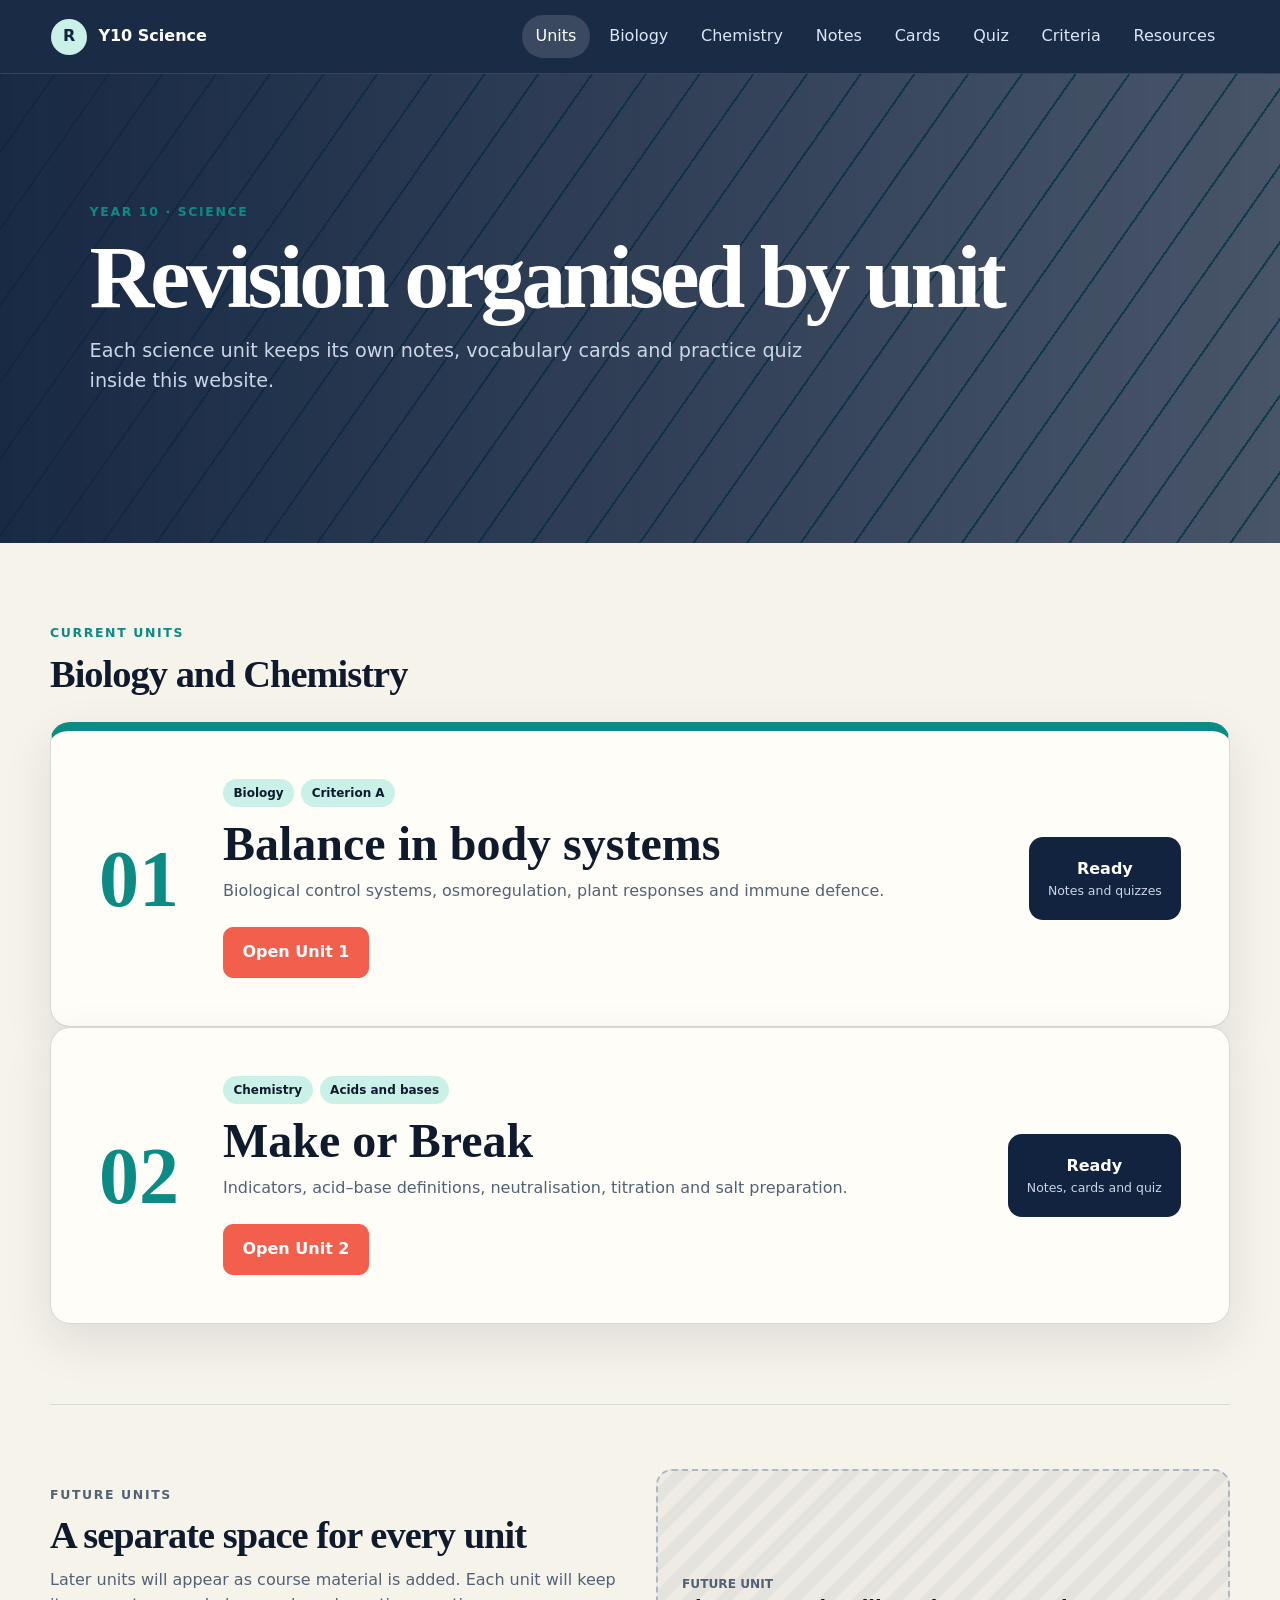
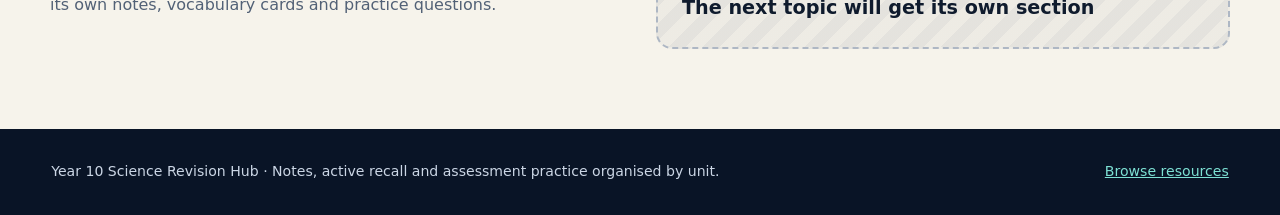
==== commit caf55b0e: "Add Unit 2 acids and bases revision" ====
--- a/science/index.html
+++ b/science/index.html
@@ -5,7 +5,7 @@
   <meta name="viewport" content="width=device-width, initial-scale=1">
   <meta name="description" content="Year 10 science revision notes and interactive quizzes organised by unit.">
   <title>Year 10 Science Revision Hub</title>
-  <link rel="stylesheet" href="styles.css">
+  <link rel="stylesheet" href="styles.css?v=8">
 </head>
 <body>
   <a class="skip-link" href="#main">Skip to content</a>
@@ -17,7 +17,8 @@
     </a>
     <nav aria-label="Main navigation">
       <button class="nav-button active" data-view="hub">Units</button>
-      <button class="nav-button" data-view="overview">Unit 1</button>
+      <button class="nav-button" data-view="overview">Biology</button>
+      <button class="nav-button" data-view="chemistry">Chemistry</button>
       <button class="nav-button" data-view="notes">Notes</button>
       <button class="nav-button" data-view="flashcards">Cards</button>
       <button class="nav-button" data-view="quiz">Quiz</button>
@@ -35,8 +36,8 @@
       </div>
       <div class="content-wrap unit-library">
         <div class="section-heading">
-          <p class="eyebrow">Current unit</p>
-          <h2>Unit 1 Biology</h2>
+          <p class="eyebrow">Current units</p>
+          <h2>Biology and Chemistry</h2>
         </div>
         <article class="unit-card biology-unit">
           <div class="unit-number">01</div>
@@ -49,15 +50,26 @@
           <div class="unit-status"><strong>Ready</strong><span>Notes and quizzes</span></div>
         </article>
 
+        <article class="unit-card chemistry-unit">
+          <div class="unit-number">02</div>
+          <div class="unit-copy">
+            <div class="unit-tags"><span>Chemistry</span><span>Acids and bases</span></div>
+            <h3>Make or Break</h3>
+            <p>Indicators, acid–base definitions, neutralisation, titration and salt preparation.</p>
+            <button class="primary-action" data-go="chemistry">Open Unit 2</button>
+          </div>
+          <div class="unit-status"><strong>Ready</strong><span>Notes, cards and quiz</span></div>
+        </article>
+
         <section class="future-units" aria-labelledby="future-title">
           <div>
             <p class="eyebrow">Future units</p>
             <h2 id="future-title">A separate space for every unit</h2>
-            <p>New units will appear as course material is added. Each unit will keep its own notes, vocabulary cards and practice questions.</p>
+            <p>Later units will appear as course material is added. Each unit will keep its own notes, vocabulary cards and practice questions.</p>
           </div>
           <div class="future-slot" aria-label="Future unit space">
-            <span>Next unit</span>
-            <strong>More science revision is coming</strong>
+            <span>Future unit</span>
+            <strong>The next topic will get its own section</strong>
           </div>
         </section>
       </div>
@@ -135,6 +147,7 @@
           <a href="#plant-note">Plant responses</a>
           <a href="#immune-note">Immune defence</a>
           <a href="#cer-note">Graphs and CER</a>
+          <a href="#practice-note">Assessment practice</a>
         </aside>
 
         <div class="note-stack">
@@ -338,6 +351,50 @@
               </blockquote>
             </div>
           </details>
+
+          <details class="note-card" id="practice-note">
+            <summary><span>10</span><div><h2>Assessment practice: applied homeostasis</h2><p>Evidence and feedback responses</p></div></summary>
+            <div class="note-body">
+              <p><strong>Interpret</strong> means read a value or pattern from the information provided.</p>
+              <p><strong>Analyse</strong> means make a claim and connect it to evidence. <strong>Evaluate</strong> means weigh supporting evidence against limitations before reaching a judgment.</p>
+
+              <h3>Intravenous glucose investigation</h3>
+              <p>Four rats received glucose by mouth and four received it directly into the blood. For the oral group, urine glucose stayed at 0 mmol dm<sup>-3</sup>, blood plasma glucose stayed at 10 mmol dm<sup>-3</sup>, and mortality stayed at 0% across the tested concentrations.</p>
+              <div class="data-callouts">
+                <section><strong>≈40 mmol dm<sup>-3</sup></strong><span>Blood plasma glucose read from the IV graph at 135 mmol dm<sup>-3</sup> injected</span></section>
+                <section><strong>85–95 mmol dm<sup>-3</sup></strong><span>Plasma is still at the 10 mmol dm<sup>-3</sup> baseline at 85, then is about 12 at the next measured point, 95</span></section>
+                <section><strong>75% mortality</strong><span>At 115 mmol dm<sup>-3</sup> injected; urine glucose is about 30 and plasma glucose about 15</span></section>
+                <section><strong>100% mortality</strong><span>At 145 mmol dm<sup>-3</sup> injected; urine glucose is about 75 and plasma glucose about 52</span></section>
+              </div>
+              <div class="compare-two">
+                <section><h3>Claim: regulation is working at lower loads</h3><p>At 60 and 85 mmol dm<sup>-3</sup> injected, plasma glucose remains near the 10 mmol dm<sup>-3</sup> baseline. This supports the claim that negative feedback is maintaining balance.</p></section>
+                <section><h3>Claim: regulation is overwhelmed at higher loads</h3><p>Above 85 mmol dm<sup>-3</sup>, plasma and urine glucose rise. Mortality then rises sharply. The response can no longer return the internal condition to its earlier range.</p></section>
+              </div>
+              <div class="exam-box"><strong>Threshold wording</strong><p>The graph does not show the exact threshold. It shows that balance is maintained at 85 mmol dm<sup>-3</sup> and is visibly disturbed by the next measured concentration, 95 mmol dm<sup>-3</sup>. State the range instead of inventing a more precise value.</p></div>
+
+              <h3>How to evaluate the conclusion</h3>
+              <div class="evaluation-grid">
+                <section><h4>Supporting evidence</h4><p>For IV rats, increasing glucose is associated with higher plasma and urine glucose. Mortality also rises. The 100% mortality at the highest tested concentration supports the claim that very high IV glucose was poorly tolerated by these rats.</p></section>
+                <section><h4>Limitations</h4><ul><li>Only four rats were used for each feeding route.</li><li>Rat results cannot be transferred directly to humans.</li><li>Body size alone does not determine glucose tolerance.</li><li>Oral and IV glucose enter the body by different routes.</li></ul></section>
+              </div>
+              <p class="model-judgment"><strong>Supported judgment:</strong> The evidence supports a conclusion about the tested rats under these conditions. It does not support the claim that larger humans can tolerate high glucose concentrations.</p>
+
+              <h3>Blood clotting is positive feedback</h3>
+              <div class="flow wrap" aria-label="Blood clotting positive feedback pathway">
+                <span>Blood vessel damaged</span><i></i><span>Platelets attach</span><i></i><span>Chemicals released</span><i></i><span>More platelets activate</span><i></i><span>Platelet plug forms</span>
+              </div>
+              <p>The response amplifies the original platelet activation. The cycle ends when the damaged area is sealed, so the clear endpoint prevents unlimited clot growth.</p>
+
+              <h3>Applying homeostasis to an infected cut</h3>
+              <ol class="process-list">
+                <li>The skin barrier is broken, allowing pathogens to enter. Clotting limits blood loss and helps seal the wound.</li>
+                <li>Inflammatory chemicals widen nearby blood vessels and increase permeability. This produces redness and swelling while immune cells enter the tissue.</li>
+                <li>Phagocytes engulf pathogens and dead cells. Pus contains dead immune cells and microbes suspended in tissue fluid.</li>
+                <li>A fever can slow some pathogens and increase immune activity. Negative feedback later returns body temperature towards its normal range.</li>
+              </ol>
+            </div>
+          </details>
+
         </div>
       </div>
     </section>
@@ -409,6 +466,233 @@
         </div>
 
         <div class="results hidden" id="results" aria-live="polite"></div>
+      </div>
+    </section>
+
+    <section class="view" id="chemistry" aria-labelledby="chemistry-title">
+      <div class="hero chemistry-hero">
+        <div>
+          <p class="eyebrow">Unit 2 Chemistry · Acids, bases and salts</p>
+          <h1 id="chemistry-title">Make or Break</h1>
+          <p class="hero-copy">Particle interactions explain pH, neutralisation, titration and the preparation of salts.</p>
+          <div class="hero-actions">
+            <button class="primary-action" data-go="chem-notes">Start the chemistry notes</button>
+            <button class="secondary-action" data-go="chem-quiz">Test yourself</button>
+          </div>
+        </div>
+        <div class="chem-visual" aria-label="Acid and base pH scale">
+          <span class="acid-side">acid</span>
+          <strong>7</strong>
+          <span class="base-side">alkali</span>
+          <small>pH scale</small>
+        </div>
+      </div>
+
+      <div class="content-wrap">
+        <section class="inquiry-panel" aria-labelledby="chem-inquiry-title">
+          <p class="eyebrow">Statement of inquiry</p>
+          <h2 id="chem-inquiry-title">How do particle interactions shape relationships between substances?</h2>
+          <p>Use ions and particle ratios to explain observations, equations and practical results.</p>
+        </section>
+
+        <section class="chem-priority" aria-labelledby="chem-outcomes-title">
+          <div class="section-heading wide">
+            <p class="eyebrow">Learning outcomes</p>
+            <h2 id="chem-outcomes-title">What this unit expects you to do</h2>
+          </div>
+          <article><span>pH</span><h3>Classify solutions</h3><p>Use indicators and the pH scale to identify acidic, neutral and alkaline solutions.</p></article>
+          <article><span>ions</span><h3>Define acids and bases</h3><p>Apply Arrhenius and Brønsted–Lowry definitions to familiar reactions.</p></article>
+          <article><span>equations</span><h3>Predict products</h3><p>Name salts and balance equations involving acids, bases, carbonates and ammonia.</p></article>
+          <article><span>practical</span><h3>Prepare salts</h3><p>Select and explain a suitable method for a pure, dry soluble or insoluble salt.</p></article>
+        </section>
+
+        <section class="unit-tool-row" aria-label="Chemistry revision tools">
+          <button data-go="chem-notes"><strong>Revision notes</strong><span>Five connected topics</span></button>
+          <button data-go="chem-cards"><strong>Vocabulary cards</strong><span>Active recall practice</span></button>
+          <button data-go="chem-quiz"><strong>Interactive quiz</strong><span>Auto-marked questions</span></button>
+        </section>
+      </div>
+    </section>
+
+    <section class="view" id="chem-notes" aria-labelledby="chem-notes-title">
+      <div class="page-hero compact chemistry-page-hero">
+        <p class="eyebrow">Unit 2 Chemistry · Revision notes</p>
+        <h1 id="chem-notes-title">Acids, bases and salts</h1>
+        <p>Open a topic, cover the explanation and reconstruct it from memory.</p>
+      </div>
+      <div class="content-wrap notes-layout">
+        <aside class="topic-index chemistry-index" aria-label="Chemistry topic index">
+          <a href="#chem-ph-note">pH and indicators</a>
+          <a href="#chem-definitions-note">Acids and bases</a>
+          <a href="#chem-reactions-note">Reactions and salts</a>
+          <a href="#chem-titration-note">Titration</a>
+          <a href="#chem-preparation-note">Preparing salts</a>
+          <button class="index-tool" data-go="chem-cards">Open vocabulary cards</button>
+          <button class="index-tool" data-go="chem-quiz">Open chemistry quiz</button>
+        </aside>
+
+        <div class="note-stack">
+          <details class="note-card chemistry-note" id="chem-ph-note" open>
+            <summary><span>01</span><div><h2>pH and indicators</h2><p>Classifying aqueous solutions</p></div></summary>
+            <div class="note-body">
+              <div class="ph-scale" aria-label="pH scale from zero to fourteen">
+                <div class="ph-acid"><strong>0–6</strong><span>acidic</span></div>
+                <div class="ph-neutral"><strong>7</strong><span>neutral</span></div>
+                <div class="ph-base"><strong>8–14</strong><span>alkaline</span></div>
+              </div>
+              <p>The pH scale measures how acidic or alkaline an aqueous solution is. A lower pH means a more acidic solution. A higher pH means a more alkaline solution.</p>
+              <div class="definition-list chemistry-definitions">
+                <div><dt>Litmus</dt><dd>Blue litmus turns red in acid. Red litmus turns blue in alkali. Litmus does not show the strength or exact pH.</dd></div>
+                <div><dt>Universal indicator</dt><dd>Shows a range of colours across the pH scale, so it gives an approximate pH.</dd></div>
+                <div><dt>Phenolphthalein</dt><dd>Colourless in acidic and neutral solutions, and pink in alkaline solutions.</dd></div>
+                <div><dt>Methyl orange</dt><dd>Red in acid and yellow in alkali, with orange in its transition range.</dd></div>
+              </div>
+              <div class="exam-box"><strong>Measurement limit</strong><p>An indicator estimates a range. A calibrated pH meter gives a more precise numerical value.</p></div>
+            </div>
+          </details>
+
+          <details class="note-card chemistry-note" id="chem-definitions-note">
+            <summary><span>02</span><div><h2>Acids, bases and alkalis</h2><p>Two definitions and their ions</p></div></summary>
+            <div class="note-body">
+              <div class="compare-two">
+                <section><h3>Arrhenius definition</h3><p>An acid produces H<sup>+</sup> ions in water. A base produces OH<sup>−</sup> ions in water.</p></section>
+                <section><h3>Brønsted–Lowry definition</h3><p>An acid donates a proton, H<sup>+</sup>. A base accepts a proton.</p></section>
+              </div>
+              <p>An <strong>alkali</strong> is a base that dissolves in water. Metal oxides, metal hydroxides and metal carbonates can act as bases. Ammonia is a base because it accepts a proton even though its formula contains no OH<sup>−</sup>.</p>
+              <h3>Strong and weak are about ionisation</h3>
+              <p>A strong acid ionises almost completely in water. A weak acid ionises only partly. Strength is different from concentration: concentration describes the amount of solute per volume of solution.</p>
+              <blockquote>
+                <p>NH<sub>3</sub> + H<sub>2</sub>O ⇌ NH<sub>4</sub><sup>+</sup> + OH<sup>−</sup></p>
+                <p>Water donates H<sup>+</sup>, so it acts as the acid. Ammonia accepts H<sup>+</sup>, so it acts as the base.</p>
+              </blockquote>
+            </div>
+          </details>
+
+          <details class="note-card chemistry-note" id="chem-reactions-note">
+            <summary><span>03</span><div><h2>Neutralisation and salt equations</h2><p>Products, names and coefficients</p></div></summary>
+            <div class="note-body">
+              <div class="reaction-patterns">
+                <section><strong>acid + base</strong><span>salt + water</span></section>
+                <section><strong>acid + carbonate</strong><span>salt + water + carbon dioxide</span></section>
+                <section><strong>acid + ammonia</strong><span>ammonium salt</span></section>
+                <section><strong>acid + reactive metal</strong><span>salt + hydrogen in the usual dilute-acid model</span></section>
+              </div>
+              <h3>Salt names come from the acid</h3>
+              <div class="salt-table" role="table" aria-label="Acid and salt names">
+                <div role="row"><strong role="cell">Hydrochloric acid</strong><span role="cell">chloride</span></div>
+                <div role="row"><strong role="cell">Sulfuric acid</strong><span role="cell">sulfate</span></div>
+                <div role="row"><strong role="cell">Nitric acid</strong><span role="cell">nitrate</span></div>
+                <div role="row"><strong role="cell">Phosphoric acid</strong><span role="cell">phosphate</span></div>
+              </div>
+              <h3>Balanced examples</h3>
+              <div class="equation-list">
+                <p>HCl + NaOH → NaCl + H<sub>2</sub>O</p>
+                <p>2HCl + Ca(OH)<sub>2</sub> → CaCl<sub>2</sub> + 2H<sub>2</sub>O</p>
+                <p>2HCl + CaCO<sub>3</sub> → CaCl<sub>2</sub> + H<sub>2</sub>O + CO<sub>2</sub></p>
+                <p>2NH<sub>3</sub> + H<sub>2</sub>SO<sub>4</sub> → (NH<sub>4</sub>)<sub>2</sub>SO<sub>4</sub></p>
+              </div>
+              <div class="exam-box"><strong>Balancing rule</strong><p>Change coefficients in front of formulas. Never change a subscript inside a correct chemical formula.</p></div>
+            </div>
+          </details>
+
+          <details class="note-card chemistry-note" id="chem-titration-note">
+            <summary><span>04</span><div><h2>Titration</h2><p>Endpoint, equivalence and calculations</p></div></summary>
+            <div class="note-body">
+              <p>A titration measures the volume of one solution needed to react exactly with a measured volume of another solution.</p>
+              <ol class="process-list">
+                <li>Use a volumetric pipette to transfer a known volume, such as 25.0 cm<sup>3</sup>, into a conical flask.</li>
+                <li>Add a few drops of a suitable indicator. Fill the burette with the other solution and record the initial reading.</li>
+                <li>Add solution from the burette while swirling. Near the endpoint, add it drop by drop until the colour change persists.</li>
+                <li>Record the final reading and calculate the titre. Repeat until concordant titres are obtained.</li>
+              </ol>
+              <div class="compare-two">
+                <section><h3>Equivalence point</h3><p>The reactants are present in the exact mole ratio shown by the balanced equation.</p></section>
+                <section><h3>Endpoint</h3><p>The observed indicator colour change used to stop the titration.</p></section>
+              </div>
+              <h3>Mole-ratio method</h3>
+              <div class="formula-box">
+                <p><strong>Step 1:</strong> calculate moles using <em>n = cV</em>, with volume in dm<sup>3</sup>.</p>
+                <p><strong>Step 2:</strong> use the coefficients in the balanced equation.</p>
+                <p><strong>Step 3:</strong> calculate the unknown concentration or volume.</p>
+                <p><strong>Step 4:</strong> convert the final volume to the unit requested and check that the value is reasonable.</p>
+              </div>
+              <div class="worked-example">
+                <h3>Worked example</h3>
+                <p>25.0 cm<sup>3</sup> of 0.100 mol dm<sup>−3</sup> HCl reacts with 0.200 mol dm<sup>−3</sup> NaOH. The equation has a 1:1 ratio.</p>
+                <p>n(HCl) = 0.100 × 0.0250 = 0.00250 mol</p>
+                <p>V(NaOH) = 0.00250 ÷ 0.200 = 0.0125 dm<sup>3</sup> = <strong>12.5 cm<sup>3</sup></strong></p>
+              </div>
+              <div class="exam-box"><strong>Ratio check</strong><p>Read the coefficient order carefully. For 2HCl + Ca(OH)<sub>2</sub>, two moles of HCl react with one mole of calcium hydroxide.</p></div>
+            </div>
+          </details>
+
+          <details class="note-card chemistry-note" id="chem-preparation-note">
+            <summary><span>05</span><div><h2>Preparing pure, dry salts</h2><p>Choose the method from solubility</p></div></summary>
+            <div class="note-body">
+              <div class="method-grid">
+                <section><span>Soluble acid + soluble alkali</span><h3>Titration</h3><p>Find the exact reacting volumes with an indicator. Repeat using the same volumes without indicator, then concentrate, cool, crystallise, filter and dry.</p></section>
+                <section><span>Soluble acid + insoluble solid</span><h3>Excess solid method</h3><p>Warm the acid, add excess base or carbonate until no more reacts, filter off the excess, then crystallise the filtrate.</p></section>
+                <section><span>Two soluble salt solutions</span><h3>Precipitation</h3><p>Mix the solutions to form an insoluble salt. Filter the precipitate, wash it with distilled water and dry it.</p></section>
+                <section><span>Pure crystals</span><h3>Crystallisation</h3><p>Concentrate the solution without heating it completely dry. Cool it, then filter and dry the crystals.</p></section>
+              </div>
+              <div class="decision-path">
+                <p><strong>Need a sodium, potassium or ammonium salt?</strong> Use titration because their bases and salts are soluble.</p>
+                <p><strong>Need another soluble salt?</strong> Use an acid with an excess insoluble solid, then filter.</p>
+                <p><strong>Need an insoluble salt?</strong> Use precipitation from two soluble reactants.</p>
+              </div>
+            </div>
+          </details>
+        </div>
+      </div>
+    </section>
+
+    <section class="view" id="chem-cards" aria-labelledby="chem-cards-title">
+      <div class="page-hero compact chemistry-page-hero">
+        <p class="eyebrow">Unit 2 Chemistry · Active recall</p>
+        <h1 id="chem-cards-title">Chemistry vocabulary cards</h1>
+        <p>Say the definition or rule before flipping the card.</p>
+      </div>
+      <div class="content-wrap">
+        <div class="flashcard-stage">
+          <button class="flashcard chemistry-flashcard" id="chem-flashcard" aria-live="polite" aria-label="Flip chemistry flashcard">
+            <span class="card-topic" id="chem-card-topic">Chemistry</span>
+            <span class="card-label" id="chem-card-label">TERM</span>
+            <strong id="chem-card-front">Acid</strong>
+            <span id="chem-card-back">A proton donor; in the Arrhenius model it produces H⁺ ions in water.</span>
+            <small>Click to flip</small>
+          </button>
+          <div class="flashcard-nav">
+            <button id="chem-prev-card" aria-label="Previous chemistry card">Previous</button>
+            <span id="chem-card-count">1 / 1</span>
+            <button id="chem-next-card" aria-label="Next chemistry card">Next</button>
+          </div>
+        </div>
+      </div>
+    </section>
+
+    <section class="view" id="chem-quiz" aria-labelledby="chem-quiz-title">
+      <div class="page-hero compact chemistry-page-hero">
+        <p class="eyebrow">Unit 2 Chemistry · Interactive practice</p>
+        <h1 id="chem-quiz-title">Acids and bases quiz</h1>
+        <p>Ten auto-marked questions covering definitions, equations and practical work.</p>
+      </div>
+      <div class="content-wrap">
+        <div class="chem-quiz-start" id="chem-quiz-start">
+          <h2>Ready to begin?</h2>
+          <p>The questions are shuffled each time. Explain each answer aloud before moving on.</p>
+          <button class="primary-action" id="start-chem-quiz">Start chemistry quiz</button>
+        </div>
+        <div class="quiz-shell hidden" id="chem-quiz-shell">
+          <div class="quiz-progress"><div id="chem-progress-bar"></div></div>
+          <div class="question-meta"><span id="chem-question-number">Question 1</span><span id="chem-question-topic">pH</span></div>
+          <article class="question-card" id="chem-question-card"></article>
+          <div class="chem-feedback hidden" id="chem-feedback" aria-live="polite"></div>
+          <div class="quiz-actions">
+            <button class="secondary-action" id="quit-chem-quiz">End quiz</button>
+            <button class="primary-action" id="next-chem-question">Check answer</button>
+          </div>
+        </div>
+        <div class="results hidden" id="chem-results" aria-live="polite"></div>
       </div>
     </section>
 
@@ -533,6 +817,6 @@
     <button class="footer-link" data-go="resources">Browse resources</button>
   </footer>
 
-  <script src="app.js"></script>
+  <script src="app.js?v=8"></script>
 </body>
 </html>
--- a/science/styles.css
+++ b/science/styles.css
@@ -332,6 +332,45 @@
   box-shadow: var(--shadow);
 }
 
+.temporary-prep-banner {
+  display: grid;
+  grid-template-columns: 1fr auto;
+  gap: 1.5rem;
+  align-items: center;
+  margin: -8rem 0 2rem;
+  padding: 1.5rem 2rem;
+  color: white;
+  background: linear-gradient(120deg, #6d2b78, #3b235f);
+  border: 1px solid rgba(255, 255, 255, .2);
+  border-radius: 18px;
+  box-shadow: var(--shadow);
+}
+
+.temporary-prep-banner .eyebrow { color: #ffd36d; }
+.temporary-prep-banner h2 { margin-bottom: .35rem; font-size: clamp(1.55rem, 3vw, 2.35rem); }
+.temporary-prep-banner p:last-child { margin: 0; color: #eee3f3; }
+.temporary-prep-banner .primary-action { white-space: nowrap; }
+.temporary-prep-banner + .exam-strip { margin-top: 0; }
+
+.temporary-prep-note { border-top: 7px solid #8a3c94; }
+.temporary-label { display: flex; flex-wrap: wrap; gap: .6rem 1rem; align-items: center; margin-bottom: 1.5rem; padding: .8rem 1rem; color: white; background: #5b2b68; border-radius: 10px; }
+.temporary-label span { color: #eee3f3; }
+.answer-steps { counter-reset: answer-letter; list-style: none; padding-left: 0; }
+.answer-steps li { position: relative; margin-bottom: .6rem; padding: .85rem 1rem .85rem 3.3rem; background: #f4eef7; border-radius: 10px; }
+.answer-steps li::before { counter-increment: answer-letter; content: counter(answer-letter, lower-alpha) "."; position: absolute; left: 1rem; color: #6d2b78; font-weight: 900; }
+.model-answer { margin: 1rem 0; padding: 1.2rem 1.3rem; background: var(--teal-soft); border-left: 6px solid var(--teal); border-radius: 10px; }
+.model-answer p { margin: 0; }
+.reading-grid, .graph-explanations, .claim-review { display: grid; gap: 1rem; margin: 1rem 0 1.4rem; }
+.reading-grid { grid-template-columns: 1fr 1fr; }
+.reading-grid section, .graph-explanations section, .claim-review section { padding: 1rem 1.1rem; background: #f2f5f8; border: 1px solid var(--line); border-radius: 12px; }
+.reading-grid span { display: block; color: var(--muted); font-size: .78rem; font-weight: 900; text-transform: uppercase; }
+.reading-grid strong { display: block; margin: .25rem 0 .55rem; color: #6d2b78; font-size: 1.35rem; }
+.reading-grid p, .graph-explanations p, .claim-review p:last-child { margin-bottom: 0; }
+.graph-explanations { grid-template-columns: 1fr 1fr; }
+.graph-explanations section:first-child { grid-column: 1 / -1; }
+.claim-review { grid-template-columns: 1fr 1fr; }
+.precision-note { padding: .75rem 1rem; color: #5f4c22; background: #fff0bd; border-radius: 10px; }
+
 .exam-strip h2 { max-width: 780px; margin-bottom: .6rem; font-size: clamp(1.6rem, 3vw, 2.5rem); }
 .exam-strip p { max-width: 800px; margin-bottom: 0; color: var(--muted); }
 
@@ -574,6 +613,36 @@
 .cer-grid section > strong { color: #7de1d4; font-size: 1.8rem; }
 .cer-grid h3 { margin: .35rem 0; }
 .cer-grid p { margin-bottom: 0; color: #cbd6e5; }
+
+.data-callouts {
+  display: grid;
+  grid-template-columns: 1fr 1fr;
+  gap: .75rem;
+  margin: 1rem 0;
+}
+
+.data-callouts section {
+  padding: 1rem;
+  background: #f2f6f8;
+  border: 1px solid var(--line);
+  border-radius: 11px;
+}
+
+.data-callouts strong, .data-callouts span { display: block; }
+.data-callouts strong { margin-bottom: .35rem; color: var(--teal); font-size: 1.15rem; }
+.data-callouts span { color: var(--muted); }
+
+.evaluation-grid {
+  display: grid;
+  grid-template-columns: 1fr 1fr;
+  gap: .8rem;
+}
+
+.evaluation-grid section { padding: 1rem; border: 1px solid var(--line); border-radius: 11px; }
+.evaluation-grid h4 { margin: 0 0 .55rem; font-size: 1rem; }
+.evaluation-grid p, .evaluation-grid ul { margin-bottom: 0; }
+.evaluation-grid ul { display: grid; gap: .35rem; padding-left: 1.2rem; }
+.model-judgment { margin-top: 1rem; padding: 1rem; background: var(--teal-soft); border-left: 5px solid var(--teal); border-radius: 9px; }
 
 blockquote {
   margin: 1.5rem 0 0;
@@ -758,7 +827,8 @@
 @media (max-width: 850px) {
   .hero { grid-template-columns: 1fr; min-height: auto; }
   .hero-visual { min-height: 300px; }
-  .exam-strip { margin-top: -6rem; }
+  .temporary-prep-banner { margin-top: -6rem; }
+  .exam-strip { margin-top: 0; }
   .timeline { grid-template-columns: 1fr 1fr; gap: 1rem; border-top: 0; }
   .timeline article { border-top: 3px solid var(--navy); }
   .priority-grid { grid-template-columns: 1fr 1fr; }
@@ -777,9 +847,11 @@
   .nav-button { padding: .45rem .65rem; }
   .hero { padding-top: 4.5rem; }
   .hero-visual { display: none; }
-  .exam-strip { grid-template-columns: 1fr; margin-top: -4rem; }
+  .temporary-prep-banner { grid-template-columns: 1fr; margin-top: -4rem; padding: 1.3rem; }
+  .exam-strip { grid-template-columns: 1fr; margin-top: 0; }
   .time-badge { width: 100px; height: 100px; }
-  .timeline, .priority-grid, .compare-two, .mode-picker, .word-pairs, .cer-grid, .medicine-grid, .resource-grid { grid-template-columns: 1fr; }
+  .timeline, .priority-grid, .compare-two, .mode-picker, .word-pairs, .cer-grid, .medicine-grid, .resource-grid, .data-callouts, .evaluation-grid, .reading-grid, .graph-explanations, .claim-review { grid-template-columns: 1fr; }
+  .graph-explanations section:first-child { grid-column: auto; }
   .topic-index { grid-template-columns: 1fr; }
   .definition-list div { grid-template-columns: 1fr; gap: .2rem; }
   .fact-row { grid-template-columns: 1fr; }
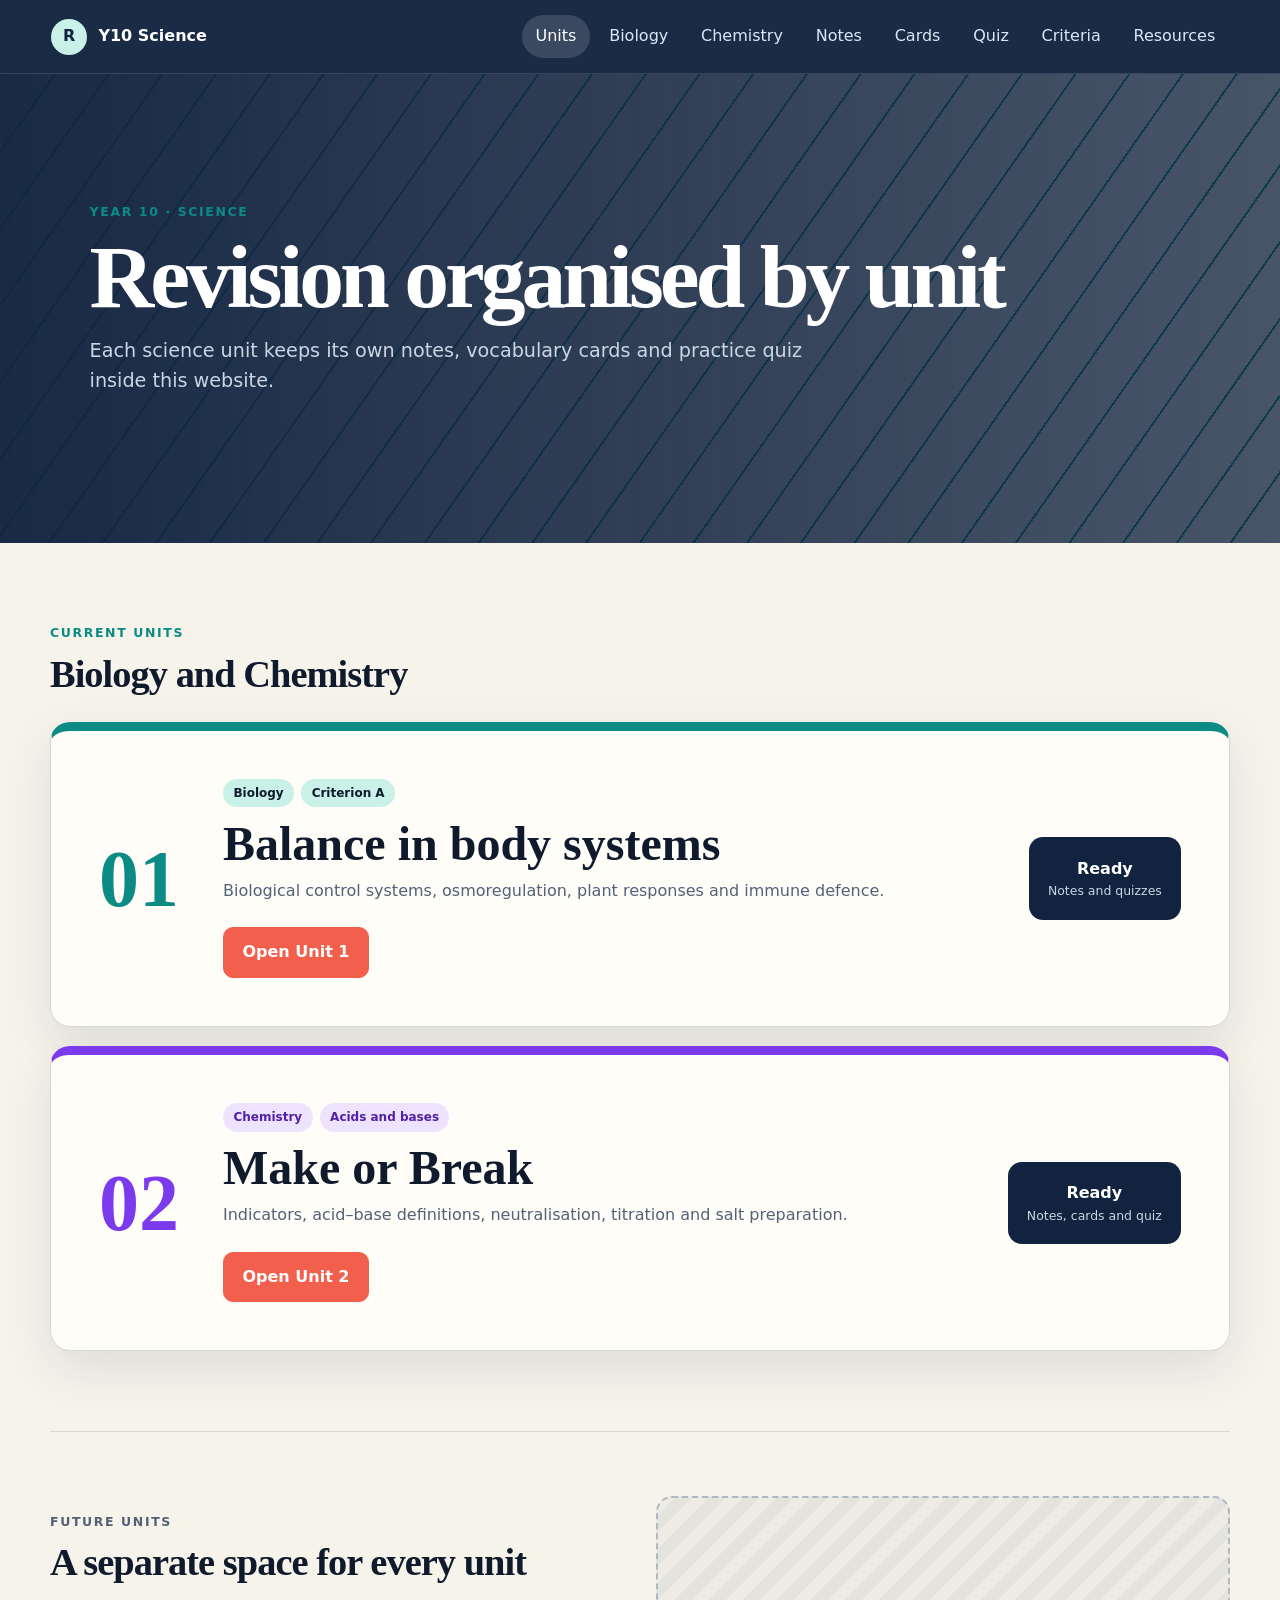
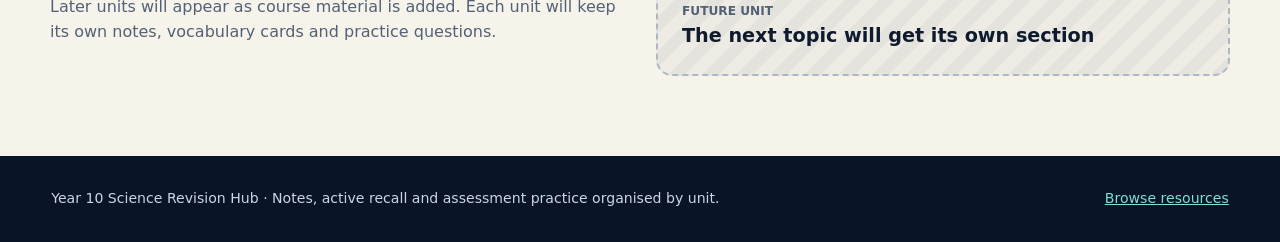
==== commit 14e56315: "Add Make or Break booklet practice and PhET link" ====
--- a/science/index.html
+++ b/science/index.html
@@ -5,7 +5,7 @@
   <meta name="viewport" content="width=device-width, initial-scale=1">
   <meta name="description" content="Year 10 science revision notes and interactive quizzes organised by unit.">
   <title>Year 10 Science Revision Hub</title>
-  <link rel="stylesheet" href="styles.css?v=8">
+  <link rel="stylesheet" href="styles.css?v=10">
 </head>
 <body>
   <a class="skip-link" href="#main">Skip to content</a>
@@ -507,7 +507,7 @@
         </section>
 
         <section class="unit-tool-row" aria-label="Chemistry revision tools">
-          <button data-go="chem-notes"><strong>Revision notes</strong><span>Five connected topics</span></button>
+          <button data-go="chem-notes"><strong>Revision notes</strong><span>Includes booklet practice</span></button>
           <button data-go="chem-cards"><strong>Vocabulary cards</strong><span>Active recall practice</span></button>
           <button data-go="chem-quiz"><strong>Interactive quiz</strong><span>Auto-marked questions</span></button>
         </section>
@@ -527,6 +527,8 @@
           <a href="#chem-reactions-note">Reactions and salts</a>
           <a href="#chem-titration-note">Titration</a>
           <a href="#chem-preparation-note">Preparing salts</a>
+          <a href="#chem-prior-note">Atomic structure</a>
+          <a href="#chem-booklet-note">Booklet practice</a>
           <button class="index-tool" data-go="chem-cards">Open vocabulary cards</button>
           <button class="index-tool" data-go="chem-quiz">Open chemistry quiz</button>
         </aside>
@@ -640,6 +642,32 @@
                 <p><strong>Need another soluble salt?</strong> Use an acid with an excess insoluble solid, then filter.</p>
                 <p><strong>Need an insoluble salt?</strong> Use precipitation from two soluble reactants.</p>
               </div>
+            </div>
+          </details>
+          <details class="note-card chemistry-note" id="chem-prior-note">
+            <summary><span>06</span><div><h2>Atomic structure and equations</h2><p>Prior knowledge from the answer booklet</p></div></summary>
+            <div class="note-body">
+              <p>The atomic number is the number of protons. The mass number is protons plus neutrons. A neutral atom has the same number of electrons as protons, so <strong>neutrons = mass number − atomic number</strong>.</p>
+              <div class="compare-two">
+                <section><h3>Calcium-40</h3><p>Atomic number 20: 20 protons, 20 neutrons and 20 electrons in a neutral atom.</p></section>
+                <section><h3>Periodic table</h3><p>Elements in a group share the same number of outer-shell electrons. The period number gives the number of occupied electron shells.</p></section>
+              </div>
+              <h3>Balance by counting atoms</h3>
+              <p>N<sub>2</sub> + 3H<sub>2</sub> → 2NH<sub>3</sub> has two nitrogen atoms and six hydrogen atoms on each side. Change only the numbers in front of formulas. Count every element again after each change.</p>
+              <p>Reaction patterns in the booklet include combination, decomposition and double displacement. For example, two compounds can exchange ions: 2KCl + Mg(NO<sub>3</sub>)<sub>2</sub> → 2KNO<sub>3</sub> + MgCl<sub>2</sub>.</p>
+            </div>
+          </details>
+          <details class="note-card chemistry-note" id="chem-booklet-note">
+            <summary><span>07</span><div><h2>Answer booklet practice</h2><p>Apply ratios, graphs and preparation methods</p></div></summary>
+            <div class="note-body">
+              <h3>Titration ratios</h3>
+              <p>Read coefficients from the balanced equation before using concentration × volume. For 10.0 cm<sup>3</sup> of 0.100 mol dm<sup>−3</sup> H<sub>2</sub>SO<sub>4</sub>, the acid contains 0.00100 mol. H<sub>2</sub>SO<sub>4</sub> + 2NaOH → Na<sub>2</sub>SO<sub>4</sub> + 2H<sub>2</sub>O, so 0.00200 mol of NaOH is needed. At 0.100 mol dm<sup>−3</sup>, that is <strong>20.0 cm<sup>3</sup></strong>.</p>
+              <p>For 10.0 cm<sup>3</sup> of 0.100 mol dm<sup>−3</sup> HCl, 0.100 mol dm<sup>−3</sup> Ca(OH)<sub>2</sub> needs <strong>5.0 cm<sup>3</sup></strong> because 2HCl reacts with 1Ca(OH)<sub>2</sub>.</p>
+              <h3>Read titration curves</h3>
+              <p>Find the steep change and read its volume from the x-axis. Compare reacting moles, then use the equation to infer the ratio. A graph without visible values cannot give a reliable numerical answer.</p>
+              <h3>Choose a salt method</h3>
+              <p>Copper(II) sulfate from copper(II) oxide uses excess insoluble solid, filtration and crystallisation. Potassium chloride from potassium hydroxide uses titration. Silver bromide from silver nitrate and sodium bromide uses precipitation, followed by filtering and washing.</p>
+              <div class="exam-box"><strong>Check the evidence</strong><p>Equal volumes of two solutions do not guarantee pH 7: concentration and reaction ratio matter. The booklet leaves some graph readings as placeholders, so read the actual graph rather than memorising an estimated number.</p></div>
             </div>
           </details>
         </div>
@@ -802,6 +830,12 @@
             <p>Vocabulary practice for neurons, reflex arcs, synapses and reaction time.</p>
             <a class="resource-link" href="https://quizlet.com/hk/819941720/nervous-system-and-reflexes-flash-cards/" target="_blank" rel="noreferrer">Open Quizlet <span aria-hidden="true">↗</span></a>
           </article>
+          <article class="resource-card">
+            <div class="resource-meta"><span>Unit 2 Chemistry</span><span>PhET simulation</span></div>
+            <h2>Balancing chemical equations</h2>
+            <p>Practise changing coefficients and checking that atom counts match on both sides.</p>
+            <a class="resource-link" href="https://phet.colorado.edu/sims/html/balancing-chemical-equations/latest/balancing-chemical-equations_all.html" target="_blank" rel="noopener noreferrer">Open simulation <span aria-hidden="true">↗</span></a>
+          </article>
           <article class="resource-card empty-resource">
             <div class="resource-meta"><span>Future units</span><span>Links</span></div>
             <h2>More resources</h2>
@@ -817,6 +851,6 @@
     <button class="footer-link" data-go="resources">Browse resources</button>
   </footer>
 
-  <script src="app.js?v=8"></script>
+  <script src="app.js?v=10"></script>
 </body>
 </html>
--- a/science/styles.css
+++ b/science/styles.css
@@ -135,6 +135,9 @@
 }
 
 .biology-unit { border-top: 9px solid var(--teal); }
+.chemistry-unit { margin-top: 1.2rem; border-top: 9px solid #7c3aed; }
+.chemistry-unit .unit-number { color: #7c3aed; }
+.chemistry-unit .unit-tags span { color: #5220a5; background: #ede3ff; }
 
 .unit-number {
   color: var(--teal);
@@ -212,6 +215,29 @@
 }
 
 .hero .eyebrow, .quiz-hero .eyebrow { color: #7de1d4; }
+
+.chemistry-hero {
+  background:
+    radial-gradient(circle at 79% 28%, rgba(242,186,73,.28), transparent 24%),
+    linear-gradient(135deg, #24113f, #13274b 72%);
+}
+
+.chem-visual {
+  position: relative;
+  min-height: 320px;
+  display: grid;
+  grid-template-columns: 1fr auto 1fr;
+  align-items: center;
+  overflow: hidden;
+  border: 1px solid rgba(255,255,255,.18);
+  border-radius: 24px;
+  background: linear-gradient(90deg, #ef4444, #f59e0b 44%, #22c55e 50%, #2563eb 78%, #6d28d9);
+  box-shadow: 0 28px 70px rgba(0,0,0,.28);
+}
+
+.chem-visual span { align-self: stretch; display: grid; place-items: center; color: white; font-size: 1.25rem; font-weight: 900; text-transform: uppercase; }
+.chem-visual strong { display: grid; place-items: center; width: 92px; height: 92px; color: var(--navy); background: white; border-radius: 50%; font-size: 2.5rem; box-shadow: 0 0 0 14px rgba(255,255,255,.2); }
+.chem-visual small { position: absolute; left: 50%; bottom: 1.2rem; transform: translateX(-50%); padding: .35rem .65rem; color: white; background: rgba(15,27,45,.72); border-radius: 999px; font-weight: 800; }
 
 h1, h2, h3, p { margin-top: 0; }
 
@@ -332,45 +358,6 @@
   box-shadow: var(--shadow);
 }
 
-.temporary-prep-banner {
-  display: grid;
-  grid-template-columns: 1fr auto;
-  gap: 1.5rem;
-  align-items: center;
-  margin: -8rem 0 2rem;
-  padding: 1.5rem 2rem;
-  color: white;
-  background: linear-gradient(120deg, #6d2b78, #3b235f);
-  border: 1px solid rgba(255, 255, 255, .2);
-  border-radius: 18px;
-  box-shadow: var(--shadow);
-}
-
-.temporary-prep-banner .eyebrow { color: #ffd36d; }
-.temporary-prep-banner h2 { margin-bottom: .35rem; font-size: clamp(1.55rem, 3vw, 2.35rem); }
-.temporary-prep-banner p:last-child { margin: 0; color: #eee3f3; }
-.temporary-prep-banner .primary-action { white-space: nowrap; }
-.temporary-prep-banner + .exam-strip { margin-top: 0; }
-
-.temporary-prep-note { border-top: 7px solid #8a3c94; }
-.temporary-label { display: flex; flex-wrap: wrap; gap: .6rem 1rem; align-items: center; margin-bottom: 1.5rem; padding: .8rem 1rem; color: white; background: #5b2b68; border-radius: 10px; }
-.temporary-label span { color: #eee3f3; }
-.answer-steps { counter-reset: answer-letter; list-style: none; padding-left: 0; }
-.answer-steps li { position: relative; margin-bottom: .6rem; padding: .85rem 1rem .85rem 3.3rem; background: #f4eef7; border-radius: 10px; }
-.answer-steps li::before { counter-increment: answer-letter; content: counter(answer-letter, lower-alpha) "."; position: absolute; left: 1rem; color: #6d2b78; font-weight: 900; }
-.model-answer { margin: 1rem 0; padding: 1.2rem 1.3rem; background: var(--teal-soft); border-left: 6px solid var(--teal); border-radius: 10px; }
-.model-answer p { margin: 0; }
-.reading-grid, .graph-explanations, .claim-review { display: grid; gap: 1rem; margin: 1rem 0 1.4rem; }
-.reading-grid { grid-template-columns: 1fr 1fr; }
-.reading-grid section, .graph-explanations section, .claim-review section { padding: 1rem 1.1rem; background: #f2f5f8; border: 1px solid var(--line); border-radius: 12px; }
-.reading-grid span { display: block; color: var(--muted); font-size: .78rem; font-weight: 900; text-transform: uppercase; }
-.reading-grid strong { display: block; margin: .25rem 0 .55rem; color: #6d2b78; font-size: 1.35rem; }
-.reading-grid p, .graph-explanations p, .claim-review p:last-child { margin-bottom: 0; }
-.graph-explanations { grid-template-columns: 1fr 1fr; }
-.graph-explanations section:first-child { grid-column: 1 / -1; }
-.claim-review { grid-template-columns: 1fr 1fr; }
-.precision-note { padding: .75rem 1rem; color: #5f4c22; background: #fff0bd; border-radius: 10px; }
-
 .exam-strip h2 { max-width: 780px; margin-bottom: .6rem; font-size: clamp(1.6rem, 3vw, 2.5rem); }
 .exam-strip p { max-width: 800px; margin-bottom: 0; color: var(--muted); }
 
@@ -391,6 +378,71 @@
 .section-heading { margin-bottom: 1.7rem; }
 .section-heading h2 { max-width: 760px; margin-bottom: 0; }
 .section-heading.wide { grid-column: 1 / -1; }
+
+.inquiry-panel { margin: -8rem 0 5rem; padding: clamp(1.5rem, 4vw, 2.6rem); background: var(--white); border: 1px solid var(--line); border-left: 10px solid #7c3aed; border-radius: 18px; box-shadow: var(--shadow); }
+.inquiry-panel h2 { max-width: 900px; margin-bottom: .65rem; }
+.inquiry-panel p:last-child { max-width: 780px; margin-bottom: 0; color: var(--muted); }
+
+.chem-priority { display: grid; grid-template-columns: repeat(4, 1fr); gap: 1rem; }
+.chem-priority article { min-height: 230px; padding: 1.35rem; background: var(--white); border: 1px solid var(--line); border-radius: 16px; box-shadow: var(--shadow); }
+.chem-priority article > span { display: inline-block; margin-bottom: 2.4rem; padding: .3rem .65rem; color: #54229d; background: #ede3ff; border-radius: 999px; font-size: .76rem; font-weight: 900; text-transform: uppercase; }
+.chem-priority h3 { font-size: 1.25rem; }
+.chem-priority p { margin-bottom: 0; color: var(--muted); }
+
+.unit-tool-row { display: grid; grid-template-columns: repeat(3, 1fr); gap: .8rem; margin-top: 4rem; }
+.unit-tool-row button { display: grid; gap: .25rem; padding: 1.2rem; color: var(--ink); background: var(--white); border: 1px solid var(--line); border-radius: 12px; text-align: left; }
+.unit-tool-row button:hover { border-color: #7c3aed; box-shadow: var(--shadow); }
+.unit-tool-row span { color: var(--muted); }
+
+.chemistry-page-hero { background: linear-gradient(135deg, #24113f, #173459); }
+.chemistry-page-hero .eyebrow { color: #dec7ff; }
+.chemistry-index a { border-left-color: #7c3aed; }
+.index-tool { width: 100%; padding: .7rem .8rem; color: #54229d; background: #f1e9ff; border: 0; border-radius: 8px; font-weight: 900; text-align: left; }
+.index-tool:hover { background: #e4d5ff; }
+.chemistry-note { border-top: 5px solid #7c3aed; }
+.chemistry-note summary > span { color: #54229d; background: #ede3ff; }
+
+.ph-scale { display: grid; grid-template-columns: 6fr 1fr 7fr; overflow: hidden; margin: .4rem 0 1.5rem; color: white; border-radius: 13px; }
+.ph-scale > div { display: grid; gap: .2rem; place-items: center; min-height: 95px; text-align: center; }
+.ph-scale strong { font-size: 1.35rem; }
+.ph-scale span { font-size: .78rem; font-weight: 900; text-transform: uppercase; }
+.ph-acid { background: linear-gradient(90deg, #c62828, #f59e0b); }
+.ph-neutral { background: #229954; }
+.ph-base { background: linear-gradient(90deg, #2563eb, #6d28d9); }
+.chemistry-definitions div { grid-template-columns: 160px 1fr; }
+
+.reaction-patterns { display: grid; grid-template-columns: 1fr 1fr; gap: .75rem; margin: 1rem 0 1.8rem; }
+.reaction-patterns section { padding: 1rem; background: #f4efff; border: 1px solid #d9c7f8; border-radius: 11px; }
+.reaction-patterns strong, .reaction-patterns span { display: block; }
+.reaction-patterns strong { margin-bottom: .35rem; color: #54229d; }
+.reaction-patterns span::before { content: "produces "; color: var(--muted); }
+.salt-table { overflow: hidden; margin: 1rem 0 1.8rem; border: 1px solid var(--line); border-radius: 11px; }
+.salt-table > div { display: grid; grid-template-columns: 1fr 1fr; }
+.salt-table > div + div { border-top: 1px solid var(--line); }
+.salt-table strong, .salt-table span { padding: .75rem 1rem; }
+.salt-table span { background: #f3f5f7; }
+.equation-list { display: grid; gap: .55rem; margin: .8rem 0 1.4rem; }
+.equation-list p { margin: 0; padding: .8rem 1rem; background: #102c3b; color: white; border-radius: 9px; font-family: ui-monospace, SFMono-Regular, Menlo, monospace; }
+
+.formula-box { margin: 1rem 0; padding: 1.1rem 1.2rem; color: white; background: #24113f; border-radius: 12px; }
+.formula-box p:last-child { margin-bottom: 0; }
+.worked-example { margin: 1rem 0; padding: 1.2rem; background: #ede3ff; border-left: 6px solid #7c3aed; border-radius: 10px; }
+.worked-example h3 { margin-bottom: .7rem; }
+.worked-example p:last-child { margin-bottom: 0; }
+
+.method-grid { display: grid; grid-template-columns: 1fr 1fr; gap: .8rem; }
+.method-grid section { padding: 1.05rem; background: #f3f5f8; border: 1px solid var(--line); border-radius: 12px; }
+.method-grid section > span { color: #6b4b91; font-size: .76rem; font-weight: 900; text-transform: uppercase; }
+.method-grid h3 { margin: .4rem 0; }
+.method-grid p { margin-bottom: 0; }
+.decision-path { margin-top: 1rem; padding: 1.1rem; background: var(--yellow-soft); border-radius: 12px; }
+.decision-path p:last-child { margin-bottom: 0; }
+
+.chemistry-flashcard { background: linear-gradient(145deg, #24113f, #173459); }
+.chem-quiz-start { max-width: 760px; margin: 0 auto; padding: 2rem; background: var(--white); border: 1px solid var(--line); border-radius: 18px; box-shadow: var(--shadow); text-align: center; }
+.chem-feedback { margin: 1rem 0; padding: 1rem; border-radius: 10px; }
+.chem-feedback.correct { color: #14532d; background: #dcfce7; }
+.chem-feedback.incorrect { color: #7f1d1d; background: #fee2e2; }
 
 .timeline {
   display: grid;
@@ -827,7 +879,6 @@
 @media (max-width: 850px) {
   .hero { grid-template-columns: 1fr; min-height: auto; }
   .hero-visual { min-height: 300px; }
-  .temporary-prep-banner { margin-top: -6rem; }
   .exam-strip { margin-top: 0; }
   .timeline { grid-template-columns: 1fr 1fr; gap: 1rem; border-top: 0; }
   .timeline article { border-top: 3px solid var(--navy); }
@@ -838,6 +889,8 @@
   .unit-card { grid-template-columns: 80px 1fr; }
   .unit-status { grid-column: 1 / -1; }
   .criteria-index { grid-template-columns: 1fr 1fr; }
+  .chem-priority { grid-template-columns: 1fr 1fr; }
+  .unit-tool-row { grid-template-columns: 1fr; }
 }
 
 @media (max-width: 620px) {
@@ -847,11 +900,9 @@
   .nav-button { padding: .45rem .65rem; }
   .hero { padding-top: 4.5rem; }
   .hero-visual { display: none; }
-  .temporary-prep-banner { grid-template-columns: 1fr; margin-top: -4rem; padding: 1.3rem; }
   .exam-strip { grid-template-columns: 1fr; margin-top: 0; }
   .time-badge { width: 100px; height: 100px; }
-  .timeline, .priority-grid, .compare-two, .mode-picker, .word-pairs, .cer-grid, .medicine-grid, .resource-grid, .data-callouts, .evaluation-grid, .reading-grid, .graph-explanations, .claim-review { grid-template-columns: 1fr; }
-  .graph-explanations section:first-child { grid-column: auto; }
+  .timeline, .priority-grid, .compare-two, .mode-picker, .word-pairs, .cer-grid, .medicine-grid, .resource-grid, .data-callouts, .evaluation-grid, .chem-priority, .reaction-patterns, .method-grid { grid-template-columns: 1fr; }
   .topic-index { grid-template-columns: 1fr; }
   .definition-list div { grid-template-columns: 1fr; gap: .2rem; }
   .fact-row { grid-template-columns: 1fr; }
@@ -860,6 +911,9 @@
   .unit-status { justify-items: start; }
   .criteria-index { grid-template-columns: 1fr; }
   .level-row { grid-template-columns: 1fr; }
+  .chem-visual { display: none; }
+  .ph-scale { grid-template-columns: 1fr; }
+  .salt-table > div, .chemistry-definitions div { grid-template-columns: 1fr; }
   footer { flex-direction: column; }
 }
 
